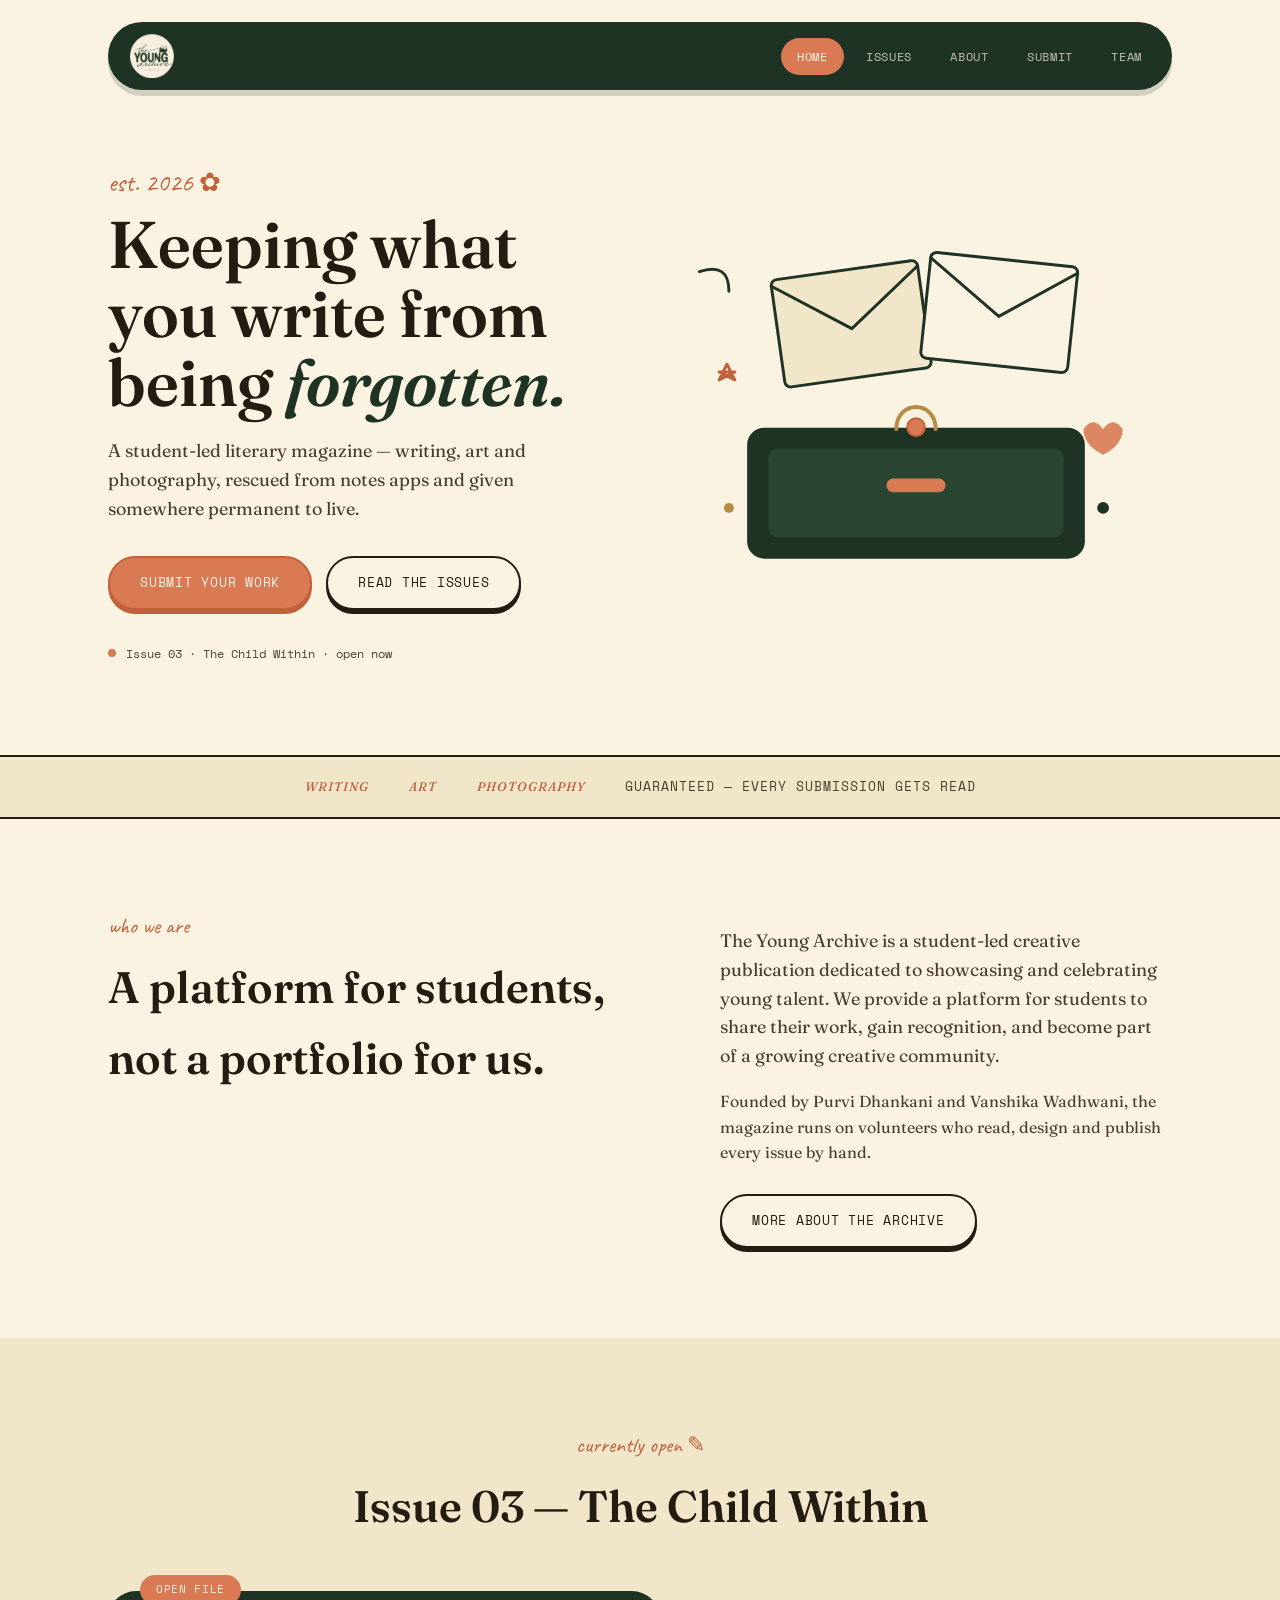
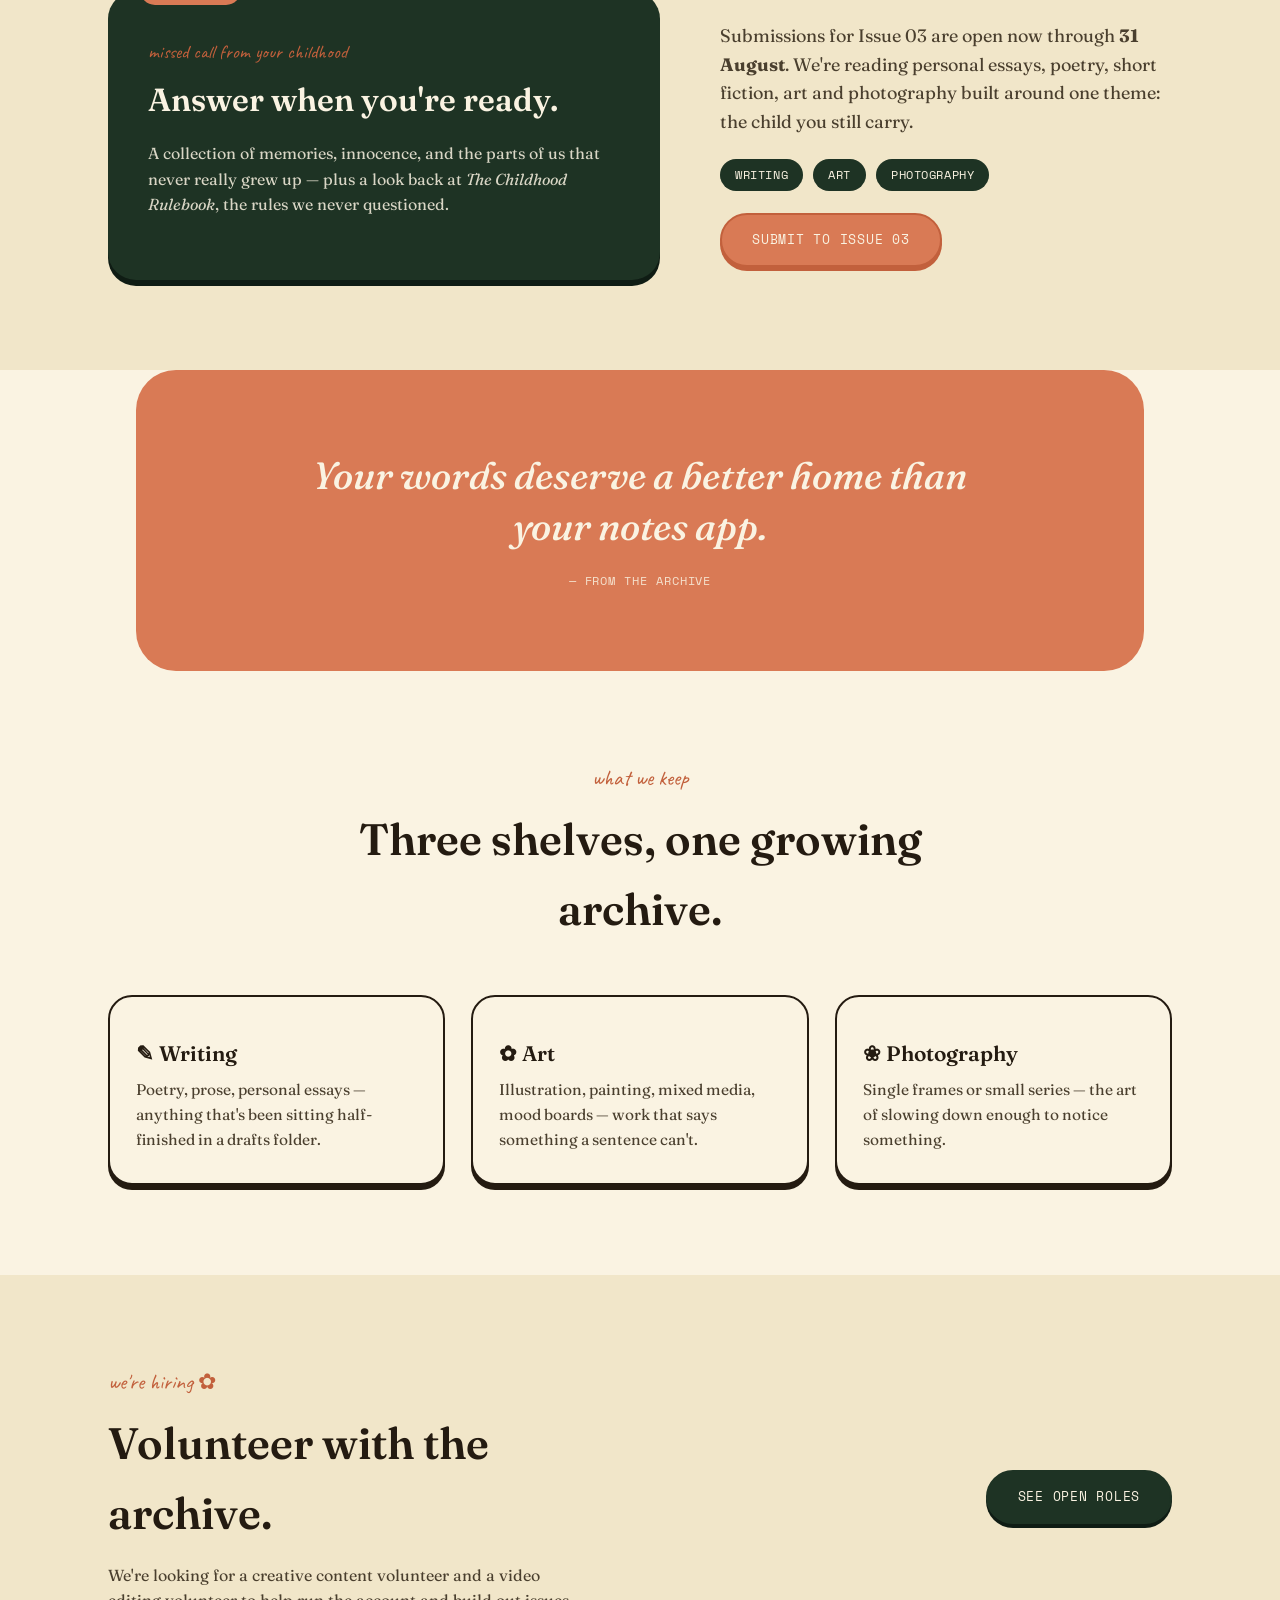
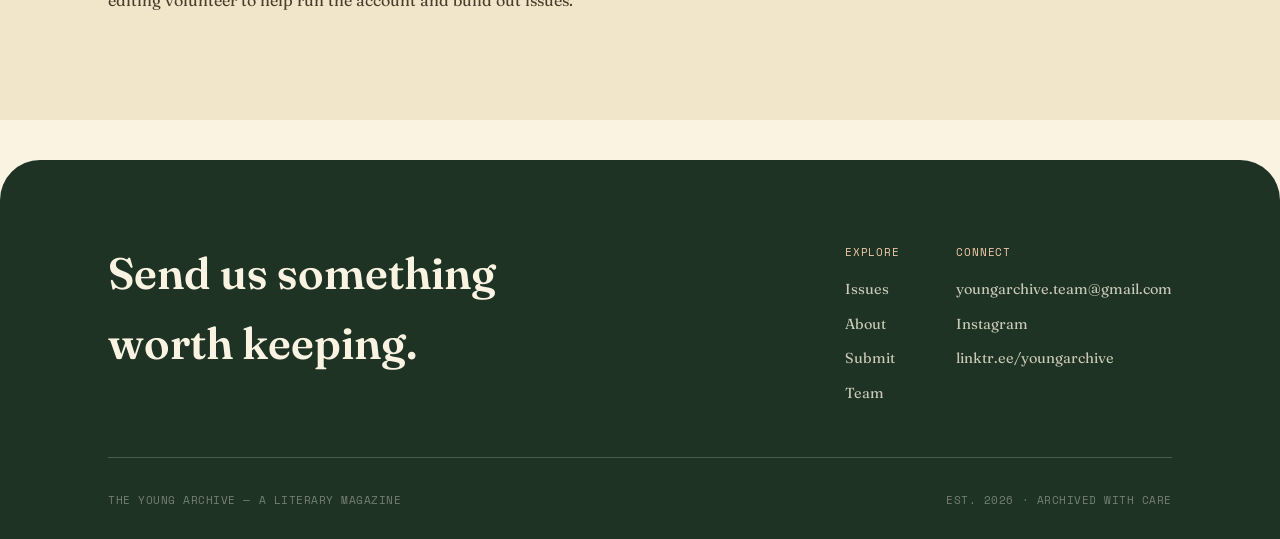
==== index.html @ 452f3e0f "initial site" ====
<!DOCTYPE html>
<html lang="en">
<head>
<meta charset="UTF-8">
<meta name="viewport" content="width=device-width, initial-scale=1.0">
<title>The Young Archive — a literary magazine</title>
<link rel="stylesheet" href="css/style.css">
</head>
<body>

<nav class="site-nav">
  <div class="wrap">
    <div class="nav-inner">
      <a href="index.html" class="brand"><img src="images/logo.png" alt="The Young Archive" class="logo-mark"></a>
      <ul class="nav-links">
        <li><a href="index.html" aria-current="page">Home</a></li>
        <li><a href="issues.html">Issues</a></li>
        <li><a href="about.html">About</a></li>
        <li><a href="submit.html">Submit</a></li>
        <li><a href="team.html">Team</a></li>
      </ul>
    </div>
  </div>
</nav>

<header class="hero">
  <div class="wrap hero-grid">
    <div>
      <span class="kicker">est. 2026 ✿</span>
      <h1>Keeping what you write from being <em>forgotten.</em></h1>
      <p class="sub">A student-led literary magazine — writing, art and photography, rescued from notes apps and given somewhere permanent to live.</p>
      <div class="hero-actions">
        <a href="submit.html" class="btn coral">Submit your work</a>
        <a href="issues.html" class="btn">Read the issues</a>
      </div>
      <div class="stamp-note"><span class="dot"></span>Issue 03 · The Child Within · open now</div>
    </div>

    <div class="illus-wrap">
      <!-- hand-drawn line illustration: an open archive drawer with letters, tied with twine, doodles floating around -->
      <svg viewBox="0 0 520 460" fill="none" xmlns="http://www.w3.org/2000/svg">
        <!-- back envelope -->
        <g transform="rotate(-8 180 150)">
          <rect x="120" y="90" width="150" height="110" rx="6" stroke="#1e3324" stroke-width="3" fill="#f1e6c9"/>
          <path d="M120 96 L195 150 L270 96" stroke="#1e3324" stroke-width="3" stroke-linecap="round" stroke-linejoin="round"/>
        </g>
        <!-- front envelope -->
        <g class="bob-med" transform="rotate(6 320 170)">
          <rect x="250" y="110" width="150" height="108" rx="6" stroke="#1e3324" stroke-width="3" fill="#faf3e2"/>
          <path d="M250 116 L325 168 L400 116" stroke="#1e3324" stroke-width="3" stroke-linecap="round" stroke-linejoin="round"/>
        </g>

        <!-- drawer / box -->
        <rect x="90" y="250" width="340" height="130" rx="16" fill="#1e3324"/>
        <rect x="90" y="250" width="340" height="130" rx="16" stroke="#1e3324" stroke-width="3"/>
        <rect x="110" y="270" width="300" height="90" rx="10" fill="#2a4633"/>
        <!-- drawer handle -->
        <rect x="230" y="300" width="60" height="14" rx="7" fill="#d97a55"/>
        <!-- twine bow -->
        <g class="sway-slow">
          <path d="M240 250 C 240 220, 280 220, 280 250" stroke="#b58a45" stroke-width="4" fill="none" stroke-linecap="round"/>
          <circle cx="260" cy="248" r="9" fill="#d97a55" stroke="#c2603c" stroke-width="2"/>
        </g>

        <!-- floating doodles -->
        <g class="bob-slow" stroke="#c2603c" stroke-width="3" stroke-linecap="round" stroke-linejoin="round" fill="none">
          <path d="M60 200 l8 -16 l8 16 l-16 -8 l16 0 z" />
        </g>
        <g class="bob-fast">
          <path d="M430 250 q10 -14 20 0 q10 -14 20 0 q0 16 -20 26 q-20 -10 -20 -26 z" fill="#d97a55" opacity="0.9"/>
        </g>
        <g class="bob-med"><circle cx="70" cy="330" r="5" fill="#b58a45"/></g>
        <g class="bob-fast"><circle cx="450" cy="330" r="6" fill="#1e3324"/></g>
        <g class="bob-slow"><path d="M40 90 q30 -10 30 20" stroke="#1e3324" stroke-width="3" fill="none" stroke-linecap="round"/></g>
      </svg>
    </div>
  </div>
</header>

<section class="strip">
  <div class="wrap">
    <span><strong>Writing</strong></span>
    <span><strong>Art</strong></span>
    <span><strong>Photography</strong></span>
    <span>guaranteed — every submission gets read</span>
  </div>
</section>

<section class="section reveal">
  <div class="wrap">
    <div class="two-col">
      <div>
        <span class="eyebrow">who we are</span>
        <h2>A platform for students, not a portfolio for us.</h2>
      </div>
      <div>
        <p style="font-size:18px;">The Young Archive is a student-led creative publication dedicated to showcasing and celebrating young talent. We provide a platform for students to share their work, gain recognition, and become part of a growing creative community.</p>
        <p style="margin-top:14px;">Founded by Purvi Dhankani and Vanshika Wadhwani, the magazine runs on volunteers who read, design and publish every issue by hand.</p>
        <a href="about.html" class="btn" style="margin-top:12px;">More about the archive</a>
      </div>
    </div>
  </div>
</section>

<section class="section deep reveal">
  <div class="wrap">
    <div class="section-head">
      <span class="eyebrow">currently open ✎</span>
      <h2>Issue 03 — The Child Within</h2>
    </div>
    <div class="two-col" style="align-items:center;">
      <div class="case-box">
        <span class="tab">open file</span>
        <span class="eyebrow" style="font-size:19px;">missed call from your childhood</span>
        <h3 style="font-size:clamp(24px,3.5vw,32px);">Answer when you're ready.</h3>
        <p>A collection of memories, innocence, and the parts of us that never really grew up — plus a look back at <em>The Childhood Rulebook</em>, the rules we never questioned.</p>
      </div>
      <div>
        <p style="font-size:18px;">Submissions for Issue 03 are open now through <strong>31 August</strong>. We're reading personal essays, poetry, short fiction, art and photography built around one theme: the child you still carry.</p>
        <div class="tag-row" style="margin: 22px 0;">
          <span class="tag">Writing</span>
          <span class="tag">Art</span>
          <span class="tag">Photography</span>
        </div>
        <a href="submit.html" class="btn coral">Submit to Issue 03</a>
      </div>
    </div>
  </div>
</section>

<section class="wrap reveal">
  <div class="pull-quote">
    <blockquote>Your words deserve a better home than your notes app.</blockquote>
    <cite>— from the archive</cite>
  </div>
</section>

<section class="section reveal">
  <div class="wrap">
    <div class="section-head">
      <span class="eyebrow">what we keep</span>
      <h2>Three shelves, one growing archive.</h2>
    </div>
    <div class="card-grid">
      <div class="lib-card"><h3>✎ Writing</h3><p>Poetry, prose, personal essays — anything that's been sitting half-finished in a drafts folder.</p></div>
      <div class="lib-card"><h3>✿ Art</h3><p>Illustration, painting, mixed media, mood boards — work that says something a sentence can't.</p></div>
      <div class="lib-card"><h3>❀ Photography</h3><p>Single frames or small series — the art of slowing down enough to notice something.</p></div>
    </div>
  </div>
</section>

<section class="section deep reveal">
  <div class="wrap" style="display:flex; justify-content:space-between; align-items:center; gap:32px; flex-wrap:wrap;">
    <div style="max-width:480px;">
      <span class="eyebrow">we're hiring ✿</span>
      <h2 style="margin-top:8px;">Volunteer with the archive.</h2>
      <p style="margin-top:14px;">We're looking for a creative content volunteer and a video editing volunteer to help run the account and build out issues.</p>
    </div>
    <a href="team.html" class="btn green">See open roles</a>
  </div>
</section>

<footer class="site-footer">
  <div class="wrap">
    <div class="footer-top">
      <h2>Send us something worth keeping.</h2>
      <div class="footer-links">
        <div>
          <h4>Explore</h4>
          <ul>
            <li><a href="issues.html">Issues</a></li>
            <li><a href="about.html">About</a></li>
            <li><a href="submit.html">Submit</a></li>
            <li><a href="team.html">Team</a></li>
          </ul>
        </div>
        <div>
          <h4>Connect</h4>
          <ul>
            <li><a href="mailto:youngarchive.team@gmail.com">youngarchive.team@gmail.com</a></li>
            <li><a href="https://www.instagram.com/the.young.archive/" target="_blank" rel="noopener">Instagram</a></li>
            <li><a href="https://linktr.ee/youngarchive" target="_blank" rel="noopener">linktr.ee/youngarchive</a></li>
          </ul>
        </div>
      </div>
    </div>
    <hr class="rule on-dark">
    <div class="footer-bottom">
      <span>The Young Archive — a literary magazine</span>
      <span>Est. 2026 · Archived with care</span>
    </div>
  </div>
</footer>

<script src="js/script.js"></script>
</body>
</html>
---- css/style.css ----
@import url('https://fonts.googleapis.com/css2?family=Fraunces:ital,opsz,wght@0,9..144,400;0,9..144,500;0,9..144,600;0,9..144,700;1,9..144,500&family=Caveat:wght@600;700&family=Space+Mono:wght@400;700&display=swap');

:root {
  --ink: #241b11;
  --ink-soft: #4a3f2e;
  --cream: #faf3e2;
  --cream-2: #f1e6c9;
  --archive-green: #1e3324;
  --archive-green-2: #2a4633;
  --coral: #d97a55;
  --coral-deep: #c2603c;
  --gold: #b58a45;
  --line: #dccb9d;

  --display: 'Fraunces', serif;
  --script: 'Caveat', cursive;
  --mono: 'Space Mono', monospace;
}

* { box-sizing: border-box; }
html { scroll-behavior: smooth; }
@media (prefers-reduced-motion: reduce) {
  html { scroll-behavior: auto; }
  *, *::before, *::after { animation-duration: 0.001ms !important; animation-iteration-count: 1 !important; transition-duration: 0.001ms !important; }
}
body {
  margin: 0;
  background: var(--cream);
  color: var(--ink);
  font-family: var(--display);
  font-weight: 400;
  line-height: 1.6;
  -webkit-font-smoothing: antialiased;
}
.wrap { max-width: 1120px; margin: 0 auto; padding: 0 28px; }
a { color: inherit; text-decoration: none; }

/* ---------- nav ---------- */
.site-nav { padding: 22px 0; }
.nav-inner {
  background: var(--archive-green);
  border-radius: 999px;
  padding: 12px 14px 12px 22px;
  display: flex;
  align-items: center;
  justify-content: space-between;
  box-shadow: 0 6px 0 rgba(30,51,36,0.18);
}
.brand { display: flex; align-items: center; gap: 10px; font-family: var(--display); font-weight: 600; font-size: 19px; color: var(--cream); }
.logo-mark { width: 44px; height: 44px; flex: none; }
.nav-links { display: flex; gap: 6px; list-style: none; margin: 0; padding: 0; }
.nav-links a {
  font-family: var(--mono); font-size: 12px; letter-spacing: 0.06em; text-transform: uppercase;
  color: rgba(250,243,226,0.75); padding: 10px 16px; border-radius: 999px; transition: background 0.2s ease, color 0.2s ease;
}
.nav-links a:hover, .nav-links a[aria-current="page"] { background: var(--coral); color: var(--cream); }

/* ---------- pill buttons ---------- */
.btn {
  display: inline-flex; align-items: center; gap: 8px;
  font-family: var(--mono); font-size: 12.5px; letter-spacing: 0.06em; text-transform: uppercase;
  padding: 15px 30px; border-radius: 999px; border: 2px solid var(--ink); color: var(--ink);
  background: var(--cream); transition: transform 0.15s ease, box-shadow 0.15s ease;
  box-shadow: 0 4px 0 var(--ink);
}
.btn:hover { transform: translateY(2px); box-shadow: 0 2px 0 var(--ink); }
.btn.coral { background: var(--coral); border-color: var(--coral-deep); color: var(--cream); box-shadow: 0 4px 0 var(--coral-deep); }
.btn.green { background: var(--archive-green); border-color: var(--archive-green); color: var(--cream); box-shadow: 0 4px 0 #0f1c14; }

/* ---------- hero ---------- */
.hero { padding: 50px 0 90px; position: relative; overflow: hidden; }
.hero-grid { display: grid; grid-template-columns: 1fr 1fr; gap: 40px; align-items: center; }
@media (max-width: 880px) { .hero-grid { grid-template-columns: 1fr; } }
.hero .kicker { font-family: var(--script); font-size: 26px; color: var(--coral-deep); transform: rotate(-2deg); display: inline-block; margin-bottom: 6px; }
.hero h1 { font-size: clamp(40px, 6vw, 66px); line-height: 1.05; font-weight: 600; margin: 0 0 20px; }
.hero h1 em { font-style: italic; color: var(--archive-green); }
.hero p.sub { font-size: 18px; color: var(--ink-soft); max-width: 440px; margin-bottom: 32px; }
.hero-actions { display: flex; gap: 14px; flex-wrap: wrap; }
.stamp-note {
  margin-top: 34px; display: inline-flex; align-items: center; gap: 10px;
  font-family: var(--mono); font-size: 12px; color: var(--ink-soft);
}
.stamp-note .dot { width: 8px; height: 8px; border-radius: 50%; background: var(--coral); }

/* ---------- illustration ---------- */
.illus-wrap { position: relative; }
.illus-wrap svg { width: 100%; height: auto; }
.floaty { position: absolute; }
.f1 { top: 6%; right: 4%; }
.f2 { bottom: 10%; left: 0%; }

/* ---------- category strip ---------- */
.strip { background: var(--cream-2); padding: 20px 0; border-top: 2px solid var(--ink); border-bottom: 2px solid var(--ink); }
.strip .wrap { display: flex; gap: 40px; align-items: center; justify-content: center; flex-wrap: wrap; font-family: var(--mono); font-size: 12.5px; letter-spacing: 0.08em; text-transform: uppercase; color: var(--ink-soft); }
.strip strong { color: var(--coral-deep); font-family: var(--display); font-style: italic; font-weight: 500; }

/* ---------- section basics (reused/simplified from v1) ---------- */
.section { padding: 90px 0; }
.section.deep { background: var(--cream-2); }
.section.dark { background: var(--archive-green); color: var(--cream); }
.section-head { max-width: 620px; margin: 0 auto 50px; text-align: center; }
.eyebrow { font-family: var(--script); font-size: 22px; color: var(--coral-deep); }
h2 { font-size: clamp(30px, 4.5vw, 44px); font-weight: 600; margin: 8px 0 0; }
p { color: var(--ink-soft); }

.card-grid { display: grid; grid-template-columns: repeat(3,1fr); gap: 26px; }
@media (max-width: 880px) { .card-grid { grid-template-columns: 1fr; } }
.lib-card { background: var(--cream); border: 2px solid var(--ink); border-radius: 24px; padding: 30px 26px; box-shadow: 0 5px 0 var(--ink); transition: transform .15s ease, box-shadow .15s ease; }
.lib-card:hover { transform: translateY(-3px); box-shadow: 0 8px 0 var(--ink); }
.lib-card h3 { font-size: 21px; margin: 10px 0 8px; font-weight: 600; }
.lib-card p { font-size: 15.5px; margin: 0; }
.lib-card .eyebrow { font-size: 17px; }

/* ---------- page hero (interior pages) ---------- */
.page-hero { padding: 60px 0 30px; }
.page-hero h1 { font-size: clamp(34px, 5.5vw, 54px); font-weight: 600; margin: 6px 0 16px; }
.page-hero p { max-width: 520px; font-size: 17px; }

/* ---------- case box (feature callouts, statements) ---------- */
.case-box {
  position: relative;
  background: var(--archive-green);
  color: var(--cream);
  border-radius: 28px;
  padding: 46px 40px;
  box-shadow: 0 6px 0 #0f1c14;
}
.case-box .tab {
  position: absolute; top: -16px; left: 32px;
  background: var(--coral); color: var(--cream);
  font-family: var(--mono); font-size: 11px; letter-spacing: 0.06em; text-transform: uppercase;
  padding: 6px 16px; border-radius: 999px;
}
.case-box.light { background: var(--cream); color: var(--ink); border: 2px solid var(--ink); box-shadow: 0 6px 0 var(--ink); }
.case-box h3 { font-weight: 600; margin: 6px 0 14px; }
.case-box p { color: inherit; opacity: 0.85; }
@media (max-width: 640px) { .case-box { padding: 34px 24px; } }

/* ---------- issue cards ---------- */
.issue-card {
  background: var(--archive-green-2); color: var(--cream); border-radius: 24px;
  padding: 30px 26px 26px; display: flex; flex-direction: column; min-height: 320px;
  box-shadow: 0 5px 0 #0f1c14; transition: transform .15s ease, box-shadow .15s ease;
}
.issue-card:hover { transform: translateY(-3px); box-shadow: 0 8px 0 #0f1c14; }
.issue-card .top-row { display: flex; justify-content: space-between; align-items: flex-start; margin-bottom: 22px; }
.issue-card .no { font-family: var(--mono); font-size: 11px; letter-spacing: 0.06em; color: #f0c9a8; }
.issue-status { font-family: var(--mono); font-size: 10px; letter-spacing: 0.05em; text-transform: uppercase; padding: 5px 12px; border-radius: 999px; }
.issue-status.open { background: var(--coral); color: var(--cream); }
.issue-status.closed { background: rgba(250,243,226,0.15); color: rgba(250,243,226,0.6); }
.issue-card h3 { font-size: 25px; font-weight: 600; margin: 0 0 6px; }
.issue-card .theme-note { font-family: var(--script); color: #f0c9a8; font-size: 19px; margin-bottom: 12px; }
.issue-card p { color: rgba(250,243,226,0.75); font-size: 15px; flex: 1; }
.issue-card .foot { margin-top: 18px; font-family: var(--mono); font-size: 11px; color: rgba(250,243,226,0.5); display: flex; justify-content: space-between; }

/* ---------- pull quote ---------- */
.pull-quote { padding: 80px 0; background: var(--coral); color: var(--cream); text-align: center; border-radius: 40px; margin: 0 28px; }
.pull-quote blockquote { margin: 0 auto; max-width: 720px; font-family: var(--display); font-style: italic; font-weight: 500; font-size: clamp(24px, 3.6vw, 38px); line-height: 1.35; }
.pull-quote cite { display: block; margin-top: 20px; font-family: var(--mono); font-style: normal; font-size: 11.5px; letter-spacing: 0.08em; text-transform: uppercase; opacity: 0.85; }

/* ---------- tags & lists ---------- */
.tag-row { display: flex; gap: 10px; flex-wrap: wrap; }
.tag { font-family: var(--mono); font-size: 11.5px; letter-spacing: 0.05em; text-transform: uppercase; padding: 7px 15px; border-radius: 999px; background: var(--archive-green); color: var(--cream); }
.two-col { display: grid; grid-template-columns: 1.1fr 0.9fr; gap: 60px; align-items: start; }
@media (max-width: 860px) { .two-col { grid-template-columns: 1fr; gap: 36px; } }
.num-list { list-style: none; margin: 0; padding: 0; display: flex; flex-direction: column; }
.num-list li { display: flex; gap: 20px; padding: 24px 0; border-top: 2px dashed var(--line); }
.num-list li:last-child { border-bottom: 2px dashed var(--line); }
.num-list .n { font-family: var(--script); color: var(--coral-deep); font-size: 26px; }
.num-list h3 { font-size: 19px; margin: 0 0 6px; font-weight: 600; }
.num-list p { font-size: 15px; margin: 0; }

/* ---------- team / people cards ---------- */
.people-grid { display: grid; grid-template-columns: repeat(2,1fr); gap: 30px; }
@media (max-width: 760px) { .people-grid { grid-template-columns: 1fr; } }
.person-card { background: var(--cream); border: 2px solid var(--ink); border-radius: 28px; overflow: hidden; box-shadow: 0 6px 0 var(--ink); }
.person-card .photo { aspect-ratio: 4/3; overflow: hidden; }
.person-card .photo img { width: 100%; height: 100%; object-fit: cover; display: block; }
.person-card .info { padding: 24px 24px 28px; }
.person-card h3 { font-size: 22px; font-weight: 600; margin: 0 0 4px; }
.person-card .role { font-family: var(--mono); font-size: 11.5px; letter-spacing: 0.05em; text-transform: uppercase; color: var(--coral-deep); margin-bottom: 12px; display: block; }
.person-card p { font-size: 15px; }

.role-card { border: 2px solid var(--ink); border-radius: 24px; padding: 28px; display: flex; flex-direction: column; gap: 12px; background: var(--cream); box-shadow: 0 5px 0 var(--ink); transition: transform .15s ease, box-shadow .15s ease; }
.role-card:hover { transform: translateY(-3px); box-shadow: 0 8px 0 var(--ink); }

/* ---------- footer ---------- */
.site-footer { background: var(--archive-green); color: rgba(250,243,226,0.75); padding: 70px 0 30px; margin-top: 40px; border-radius: 40px 40px 0 0; }
.footer-top { display: flex; justify-content: space-between; gap: 40px; flex-wrap: wrap; padding-bottom: 44px; }
.footer-top h2 { color: var(--cream); max-width: 460px; font-weight: 600; }
.footer-links { display: flex; gap: 56px; flex-wrap: wrap; }
.footer-links h4 { font-family: var(--mono); font-size: 11px; letter-spacing: 0.08em; text-transform: uppercase; color: #f0c9a8; margin-bottom: 14px; font-weight: 400; }
.footer-links ul { list-style: none; margin: 0; padding: 0; display: flex; flex-direction: column; gap: 9px; }
.footer-links a { text-decoration: none; font-size: 14.5px; color: rgba(250,243,226,0.78); }
.footer-links a:hover { color: #f0c9a8; }
.rule.on-dark { border: none; border-top: 1px solid rgba(250,243,226,0.2); }
.footer-bottom { display: flex; justify-content: space-between; align-items: center; gap: 12px; flex-wrap: wrap; padding-top: 26px; font-family: var(--mono); font-size: 10.5px; letter-spacing: 0.05em; text-transform: uppercase; color: rgba(250,243,226,0.4); }

/* ---------- utility ---------- */
.section.tight { padding: 50px 0; }
.center { text-align: center; }

/* ============================================================
   COZY ANIMATION LAYER
   ============================================================ */

/* ---------- scroll reveal ---------- */
.reveal { opacity: 0; transform: translateY(20px); transition: opacity 0.7s ease, transform 0.7s ease; }
.reveal.in { opacity: 1; transform: translateY(0); }

/* ---------- page load fade for hero ---------- */
@keyframes riseIn { from { opacity: 0; transform: translateY(16px); } to { opacity: 1; transform: translateY(0); } }
.hero-grid > div:first-child { animation: riseIn 0.8s ease both; }
.hero-grid > div:first-child .kicker { animation: riseIn 0.6s ease both 0.05s; }
.hero-grid > div:first-child h1 { animation: riseIn 0.7s ease both 0.12s; }
.hero-grid > div:first-child p.sub { animation: riseIn 0.7s ease both 0.2s; }
.hero-grid > div:first-child .hero-actions { animation: riseIn 0.7s ease both 0.28s; }
.hero-grid > div:first-child .stamp-note { animation: riseIn 0.7s ease both 0.36s; }
.illus-wrap { animation: riseIn 0.9s ease both 0.15s; }

/* ---------- floating doodles in hero illustration ---------- */
@keyframes bobRotate { 0%, 100% { transform: translateY(0) rotate(0deg); } 50% { transform: translateY(-10px) rotate(4deg); } }
@keyframes bobPlain { 0%, 100% { transform: translateY(0); } 50% { transform: translateY(8px); } }
@keyframes bobTiny { 0%, 100% { transform: translateY(0) scale(1); } 50% { transform: translateY(-5px) scale(1.08); } }
@keyframes sway { 0%, 100% { transform: rotate(-4deg); } 50% { transform: rotate(4deg); } }

.illus-wrap svg .bob-slow { animation: bobRotate 5.5s ease-in-out infinite; transform-box: fill-box; transform-origin: center; }
.illus-wrap svg .bob-fast { animation: bobTiny 3.2s ease-in-out infinite; transform-box: fill-box; transform-origin: center; }
.illus-wrap svg .bob-med { animation: bobPlain 4.2s ease-in-out infinite; transform-box: fill-box; transform-origin: center; }
.illus-wrap svg .sway-slow { animation: sway 4.8s ease-in-out infinite; transform-box: fill-box; transform-origin: 260px 250px; }

/* ---------- logo wiggle on hover ---------- */
.logo-mark { transition: transform 0.35s cubic-bezier(.34,1.56,.64,1); }
.brand:hover .logo-mark { transform: rotate(-10deg) scale(1.08); }

/* ---------- pulsing "open now" dot ---------- */
@keyframes pulseDot {
  0% { transform: scale(1); box-shadow: 0 0 0 0 rgba(217,122,85,0.55); }
  70% { transform: scale(1); box-shadow: 0 0 0 8px rgba(217,122,85,0); }
  100% { transform: scale(1); box-shadow: 0 0 0 0 rgba(217,122,85,0); }
}
.stamp-note .dot { animation: pulseDot 1.8s ease-out infinite; }

/* ---------- tactile buttons ---------- */
.btn { transition: transform 0.15s ease, box-shadow 0.15s ease; }
.btn:active { transform: translateY(4px); box-shadow: 0 0 0 var(--ink); }
.btn.coral:active { box-shadow: 0 0 0 var(--coral-deep); }
.btn.green:active { box-shadow: 0 0 0 #0f1c14; }

/* ---------- card wiggle on hover (slightly randomized via nth-child) ---------- */
.lib-card, .issue-card, .role-card, .person-card {
  transition: transform 0.25s cubic-bezier(.34,1.56,.64,1), box-shadow 0.25s ease;
}
.lib-card:hover { transform: translateY(-5px) rotate(-1deg); }
.card-grid > .lib-card:nth-child(2):hover,
.card-grid > .issue-card:nth-child(2):hover { transform: translateY(-5px) rotate(1deg); }
.card-grid > .lib-card:nth-child(3):hover,
.card-grid > .issue-card:nth-child(3):hover { transform: translateY(-5px) rotate(-1.4deg); }
.issue-card:hover { transform: translateY(-5px) rotate(1.2deg); }
.role-card:hover { transform: translateY(-5px) rotate(-1deg); }
.person-card:hover { transform: translateY(-6px) rotate(0.6deg); }

/* photo zoom on team card hover */
.person-card .photo img { transition: transform 0.5s ease; }
.person-card:hover .photo img { transform: scale(1.06); }

/* ---------- tag pill hover ---------- */
.tag { transition: transform 0.2s ease, background 0.2s ease; display: inline-block; }
.tag:hover { transform: translateY(-3px) rotate(-3deg); background: var(--coral); }

/* ---------- nav link underline-ish playful hover ---------- */
.nav-links a { transition: background 0.25s ease, color 0.25s ease, transform 0.2s ease; }
.nav-links a:hover { transform: translateY(-2px); }

/* ---------- footer heading subtle hover on links ---------- */
.footer-links a { transition: color 0.2s ease, padding-left 0.2s ease; }
.footer-links a:hover { padding-left: 4px; }

/* ---------- case-box tab wiggle ---------- */
.case-box .tab { transition: transform 0.2s ease; }
.case-box:hover .tab { transform: rotate(-3deg) scale(1.05); }

/* ---------- eyebrow underline draw-in on section-head ---------- */
.eyebrow { position: relative; }
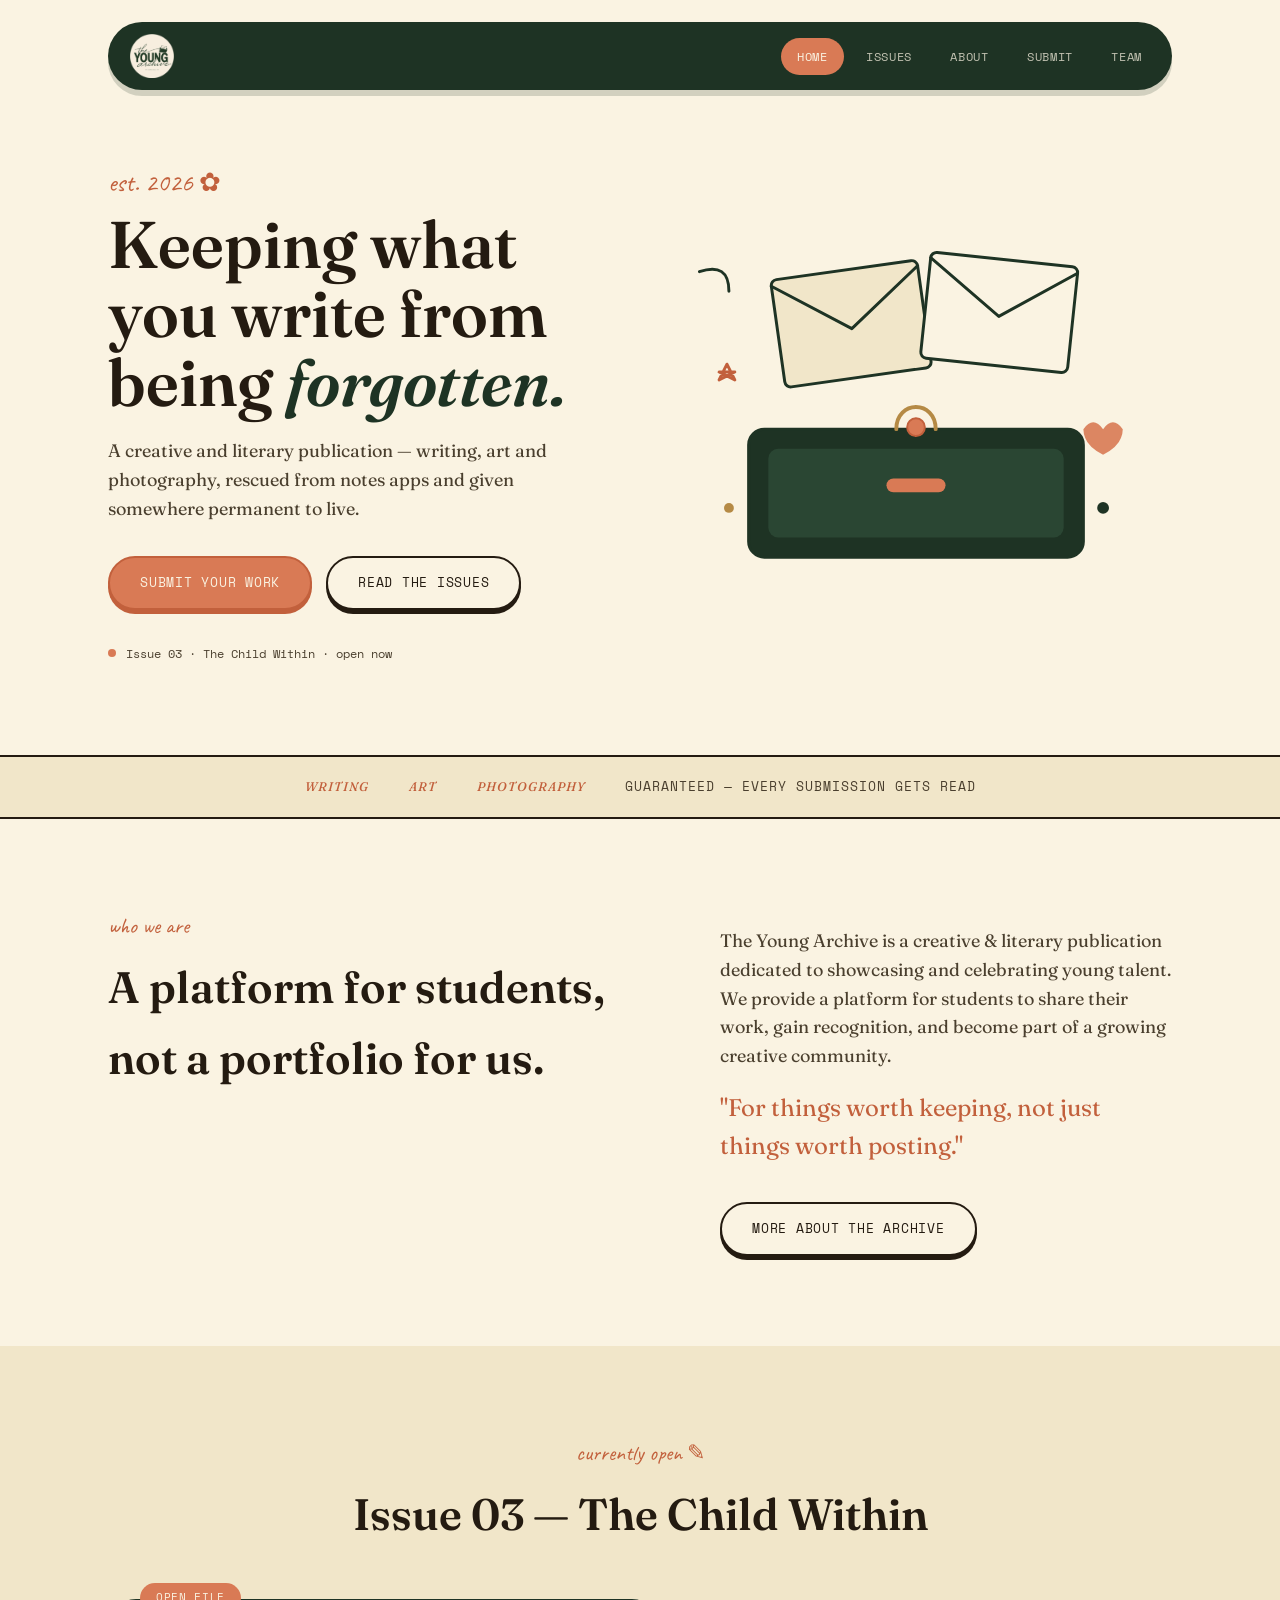
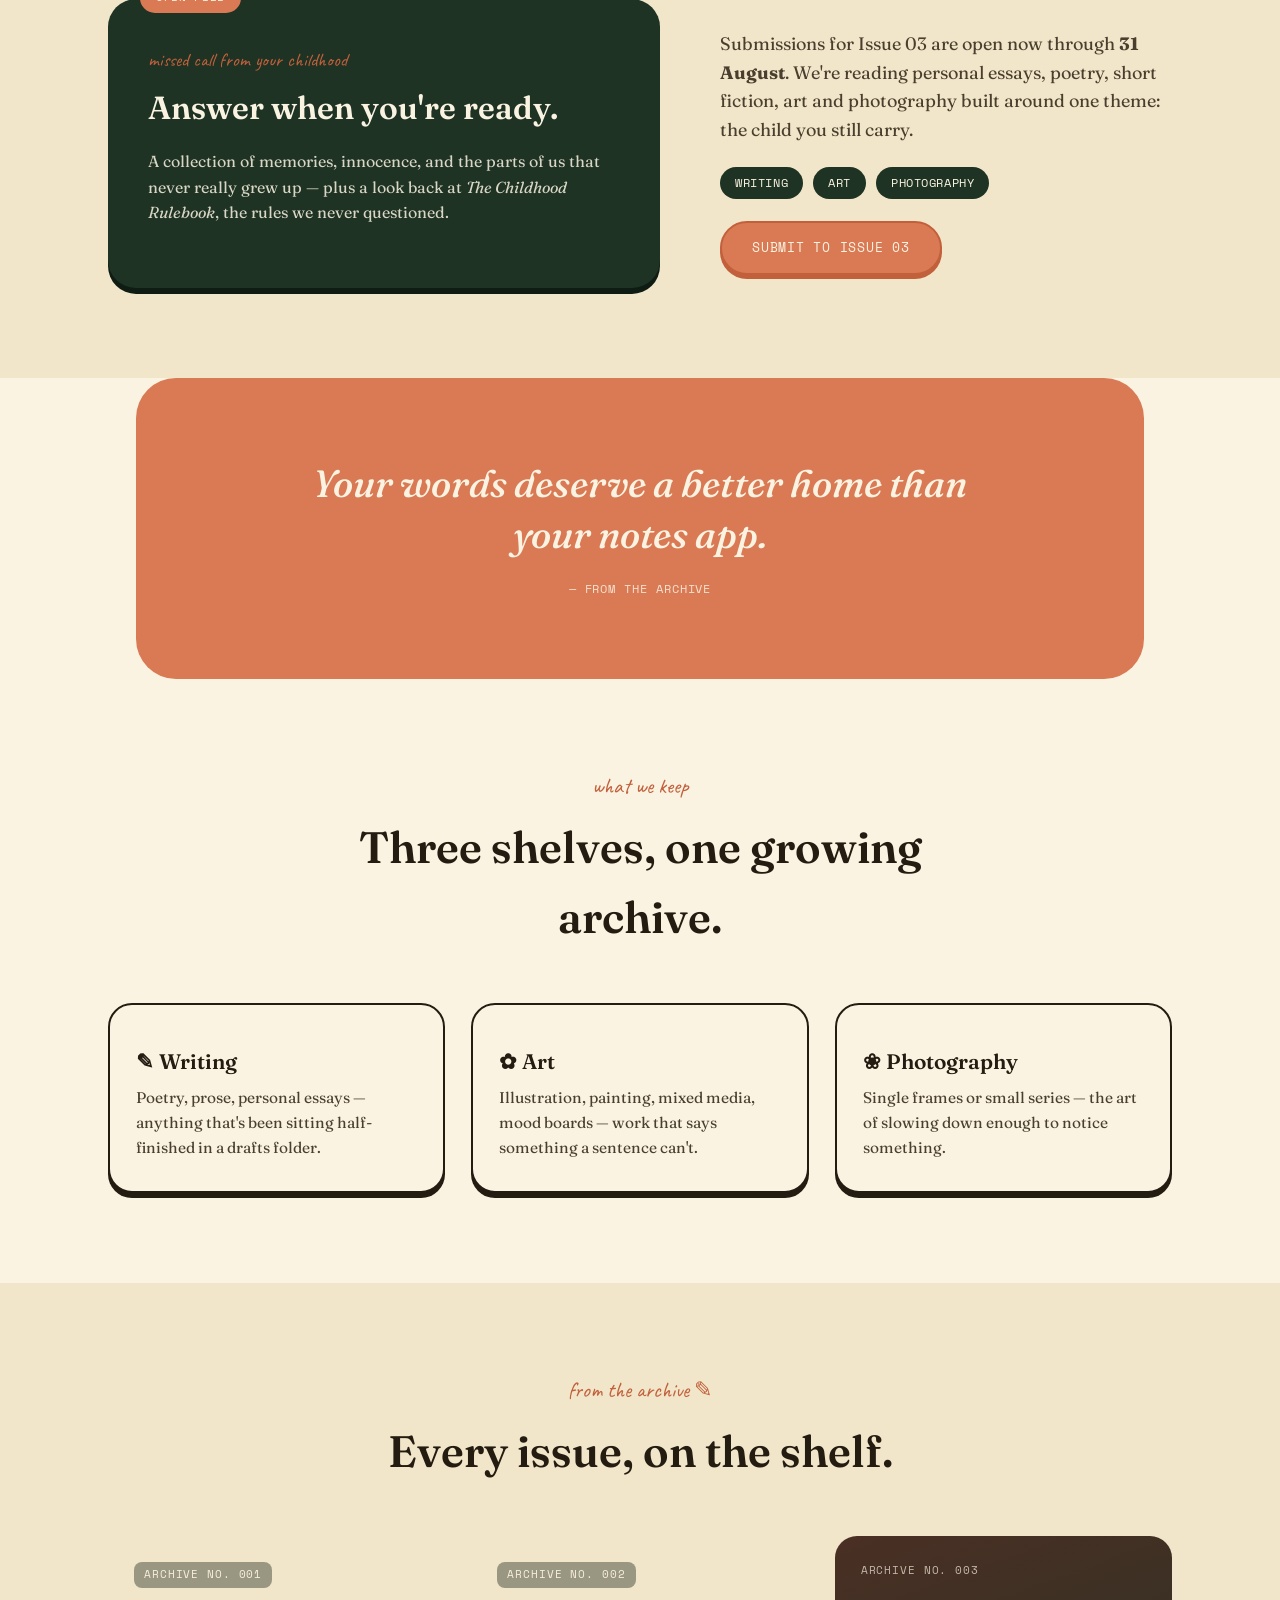
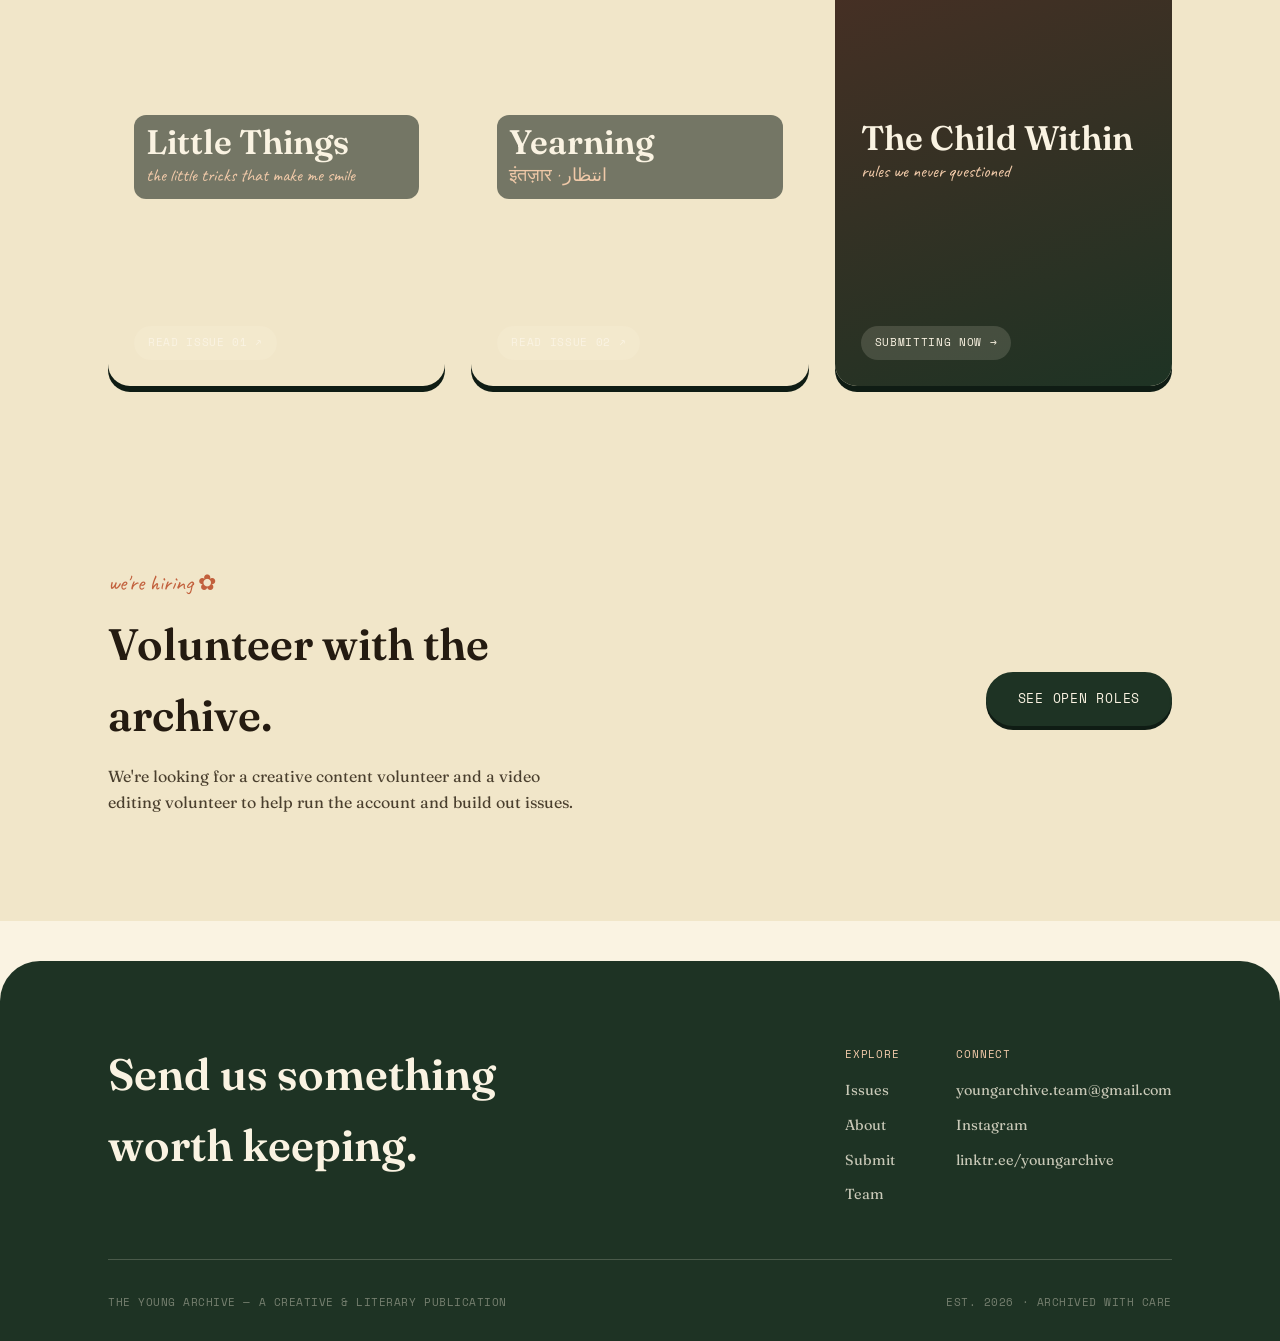
==== commit 803e80b7: "Updates #2" ====
--- a/index.html
+++ b/index.html
@@ -3,7 +3,7 @@
 <head>
 <meta charset="UTF-8">
 <meta name="viewport" content="width=device-width, initial-scale=1.0">
-<title>The Young Archive — a literary magazine</title>
+<title>The Young Archive — a creative & literary publication</title>
 <link rel="stylesheet" href="css/style.css">
 </head>
 <body>
@@ -28,7 +28,7 @@
     <div>
       <span class="kicker">est. 2026 ✿</span>
       <h1>Keeping what you write from being <em>forgotten.</em></h1>
-      <p class="sub">A student-led literary magazine — writing, art and photography, rescued from notes apps and given somewhere permanent to live.</p>
+      <p class="sub">A creative and literary publication — writing, art and photography, rescued from notes apps and given somewhere permanent to live.</p>
       <div class="hero-actions">
         <a href="submit.html" class="btn coral">Submit your work</a>
         <a href="issues.html" class="btn">Read the issues</a>
@@ -94,8 +94,8 @@
         <h2>A platform for students, not a portfolio for us.</h2>
       </div>
       <div>
-        <p style="font-size:18px;">The Young Archive is a student-led creative publication dedicated to showcasing and celebrating young talent. We provide a platform for students to share their work, gain recognition, and become part of a growing creative community.</p>
-        <p style="margin-top:14px;">Founded by Purvi Dhankani and Vanshika Wadhwani, the magazine runs on volunteers who read, design and publish every issue by hand.</p>
+        <p style="font-size:18px;">The Young Archive is a creative &amp; literary publication dedicated to showcasing and celebrating young talent. We provide a platform for students to share their work, gain recognition, and become part of a growing creative community.</p>
+        <p class="script" style="font-size:24px; margin-top:18px; display:block; color:var(--coral-deep);">"For things worth keeping, not just things worth posting."</p>
         <a href="about.html" class="btn" style="margin-top:12px;">More about the archive</a>
       </div>
     </div>
@@ -145,6 +145,41 @@
       <div class="lib-card"><h3>✎ Writing</h3><p>Poetry, prose, personal essays — anything that's been sitting half-finished in a drafts folder.</p></div>
       <div class="lib-card"><h3>✿ Art</h3><p>Illustration, painting, mixed media, mood boards — work that says something a sentence can't.</p></div>
       <div class="lib-card"><h3>❀ Photography</h3><p>Single frames or small series — the art of slowing down enough to notice something.</p></div>
+    </div>
+  </div>
+</section>
+
+<section class="section deep reveal">
+  <div class="wrap">
+    <div class="section-head">
+      <span class="eyebrow">from the archive ✎</span>
+      <h2>Every issue, on the shelf.</h2>
+    </div>
+    <div class="cover-grid">
+      <a href="https://heyzine.com/flip-book/576bad8f57.html" target="_blank" rel="noopener" class="cover-tile c1" style="background-image:url('https://cdnm.heyzine.com/files/uploaded/v3/576bad8f572e5d6ec723d7cdfcc760873f84cbbe.pdf-thumb.jpg'); background-size:cover; background-position:center;">
+        <span class="arch-no" style="background:rgba(15,28,20,0.55); padding:4px 10px; border-radius:8px; align-self:flex-start;">Archive No. 001</span>
+        <div style="background:rgba(15,28,20,0.55); padding:10px 12px; border-radius:12px;">
+          <div class="cover-title">Little Things</div>
+          <div class="cover-theme">the little tricks that make me smile</div>
+        </div>
+        <span class="read-tag">Read Issue 01 ↗</span>
+      </a>
+      <a href="https://heyzine.com/flip-book/c810e23839.html" target="_blank" rel="noopener" class="cover-tile c2" style="background-image:url('https://cdnm.heyzine.com/files/uploaded/v3/c810e2383991071c929ab53a5381e70bd0902736.pdf-thumb.jpg'); background-size:cover; background-position:center;">
+        <span class="arch-no" style="background:rgba(15,28,20,0.55); padding:4px 10px; border-radius:8px; align-self:flex-start;">Archive No. 002</span>
+        <div style="background:rgba(15,28,20,0.55); padding:10px 12px; border-radius:12px;">
+          <div class="cover-title">Yearning</div>
+          <div class="cover-theme">इंतज़ार · انتظار</div>
+        </div>
+        <span class="read-tag">Read Issue 02 ↗</span>
+      </a>
+      <a href="submit.html" class="cover-tile c3">
+        <span class="arch-no">Archive No. 003</span>
+        <div>
+          <div class="cover-title">The Child Within</div>
+          <div class="cover-theme">rules we never questioned</div>
+        </div>
+        <span class="read-tag">Submitting now →</span>
+      </a>
     </div>
   </div>
 </section>
@@ -186,7 +221,7 @@
     </div>
     <hr class="rule on-dark">
     <div class="footer-bottom">
-      <span>The Young Archive — a literary magazine</span>
+      <span>The Young Archive — a creative & literary publication</span>
       <span>Est. 2026 · Archived with care</span>
     </div>
   </div>
--- a/css/style.css
+++ b/css/style.css
@@ -282,3 +282,30 @@
 
 /* ---------- eyebrow underline draw-in on section-head ---------- */
 .eyebrow { position: relative; }
+
+/* ---------- cover tiles (homepage issues gallery) ---------- */
+.cover-grid { display: grid; grid-template-columns: repeat(3, 1fr); gap: 26px; }
+@media (max-width: 880px) { .cover-grid { grid-template-columns: 1fr; } }
+.cover-tile {
+  display: block; text-decoration: none; color: var(--cream);
+  aspect-ratio: 3/4; border-radius: 22px; padding: 26px;
+  display: flex; flex-direction: column; justify-content: space-between;
+  box-shadow: 0 6px 0 #0f1c14; position: relative; overflow: hidden;
+  transition: transform 0.25s cubic-bezier(.34,1.56,.64,1), box-shadow 0.25s ease;
+}
+.cover-tile:hover { transform: translateY(-6px) rotate(-1.2deg); box-shadow: 0 10px 0 #0f1c14; }
+.cover-tile.c1 { background: linear-gradient(160deg, #2a4633, #1e3324); }
+.cover-tile.c2 { background: linear-gradient(160deg, #35291f, #1e3324); }
+.cover-tile.c3 { background: linear-gradient(160deg, #4a2f24, #1e3324); }
+.cover-tile .arch-no { font-family: var(--mono); font-size: 11px; letter-spacing: 0.08em; text-transform: uppercase; opacity: 0.7; }
+.cover-tile .cover-title { font-family: var(--display); font-weight: 600; font-size: clamp(26px, 4vw, 34px); line-height: 1.05; }
+.cover-tile .cover-theme { font-family: var(--script); font-size: 18px; color: #f0c9a8; }
+.cover-tile .read-tag { font-family: var(--mono); font-size: 11px; letter-spacing: 0.06em; text-transform: uppercase; background: rgba(250,243,226,0.14); padding: 8px 14px; border-radius: 999px; align-self: flex-start; }
+
+/* ---------- issue card cover thumbnail (issues.html) ---------- */
+.issue-card .cover-thumb {
+  width: 100%; aspect-ratio: 3/4; border-radius: 16px; margin-bottom: 18px;
+  background-size: cover; background-position: center; position: relative;
+}
+.issue-card .foot a { color: #f0c9a8; text-decoration: none; }
+.issue-card .foot a:hover { text-decoration: underline; }
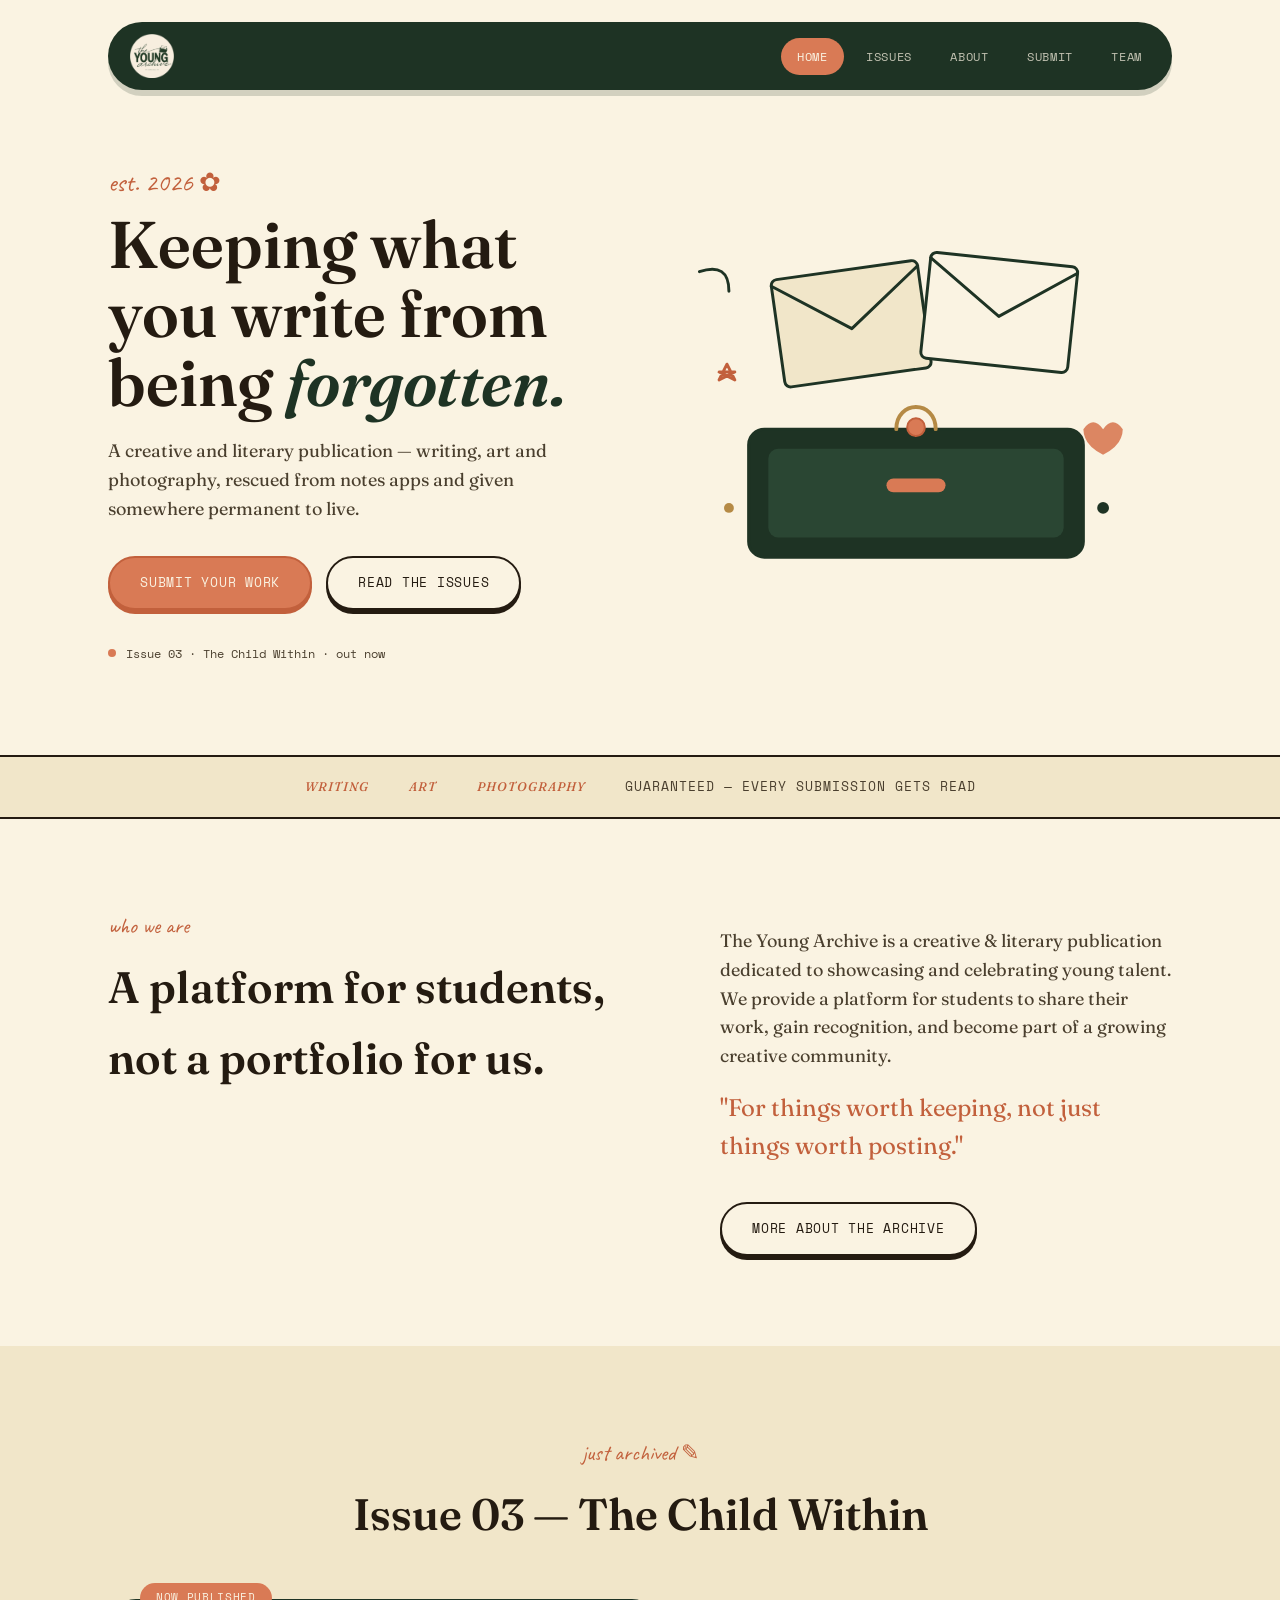
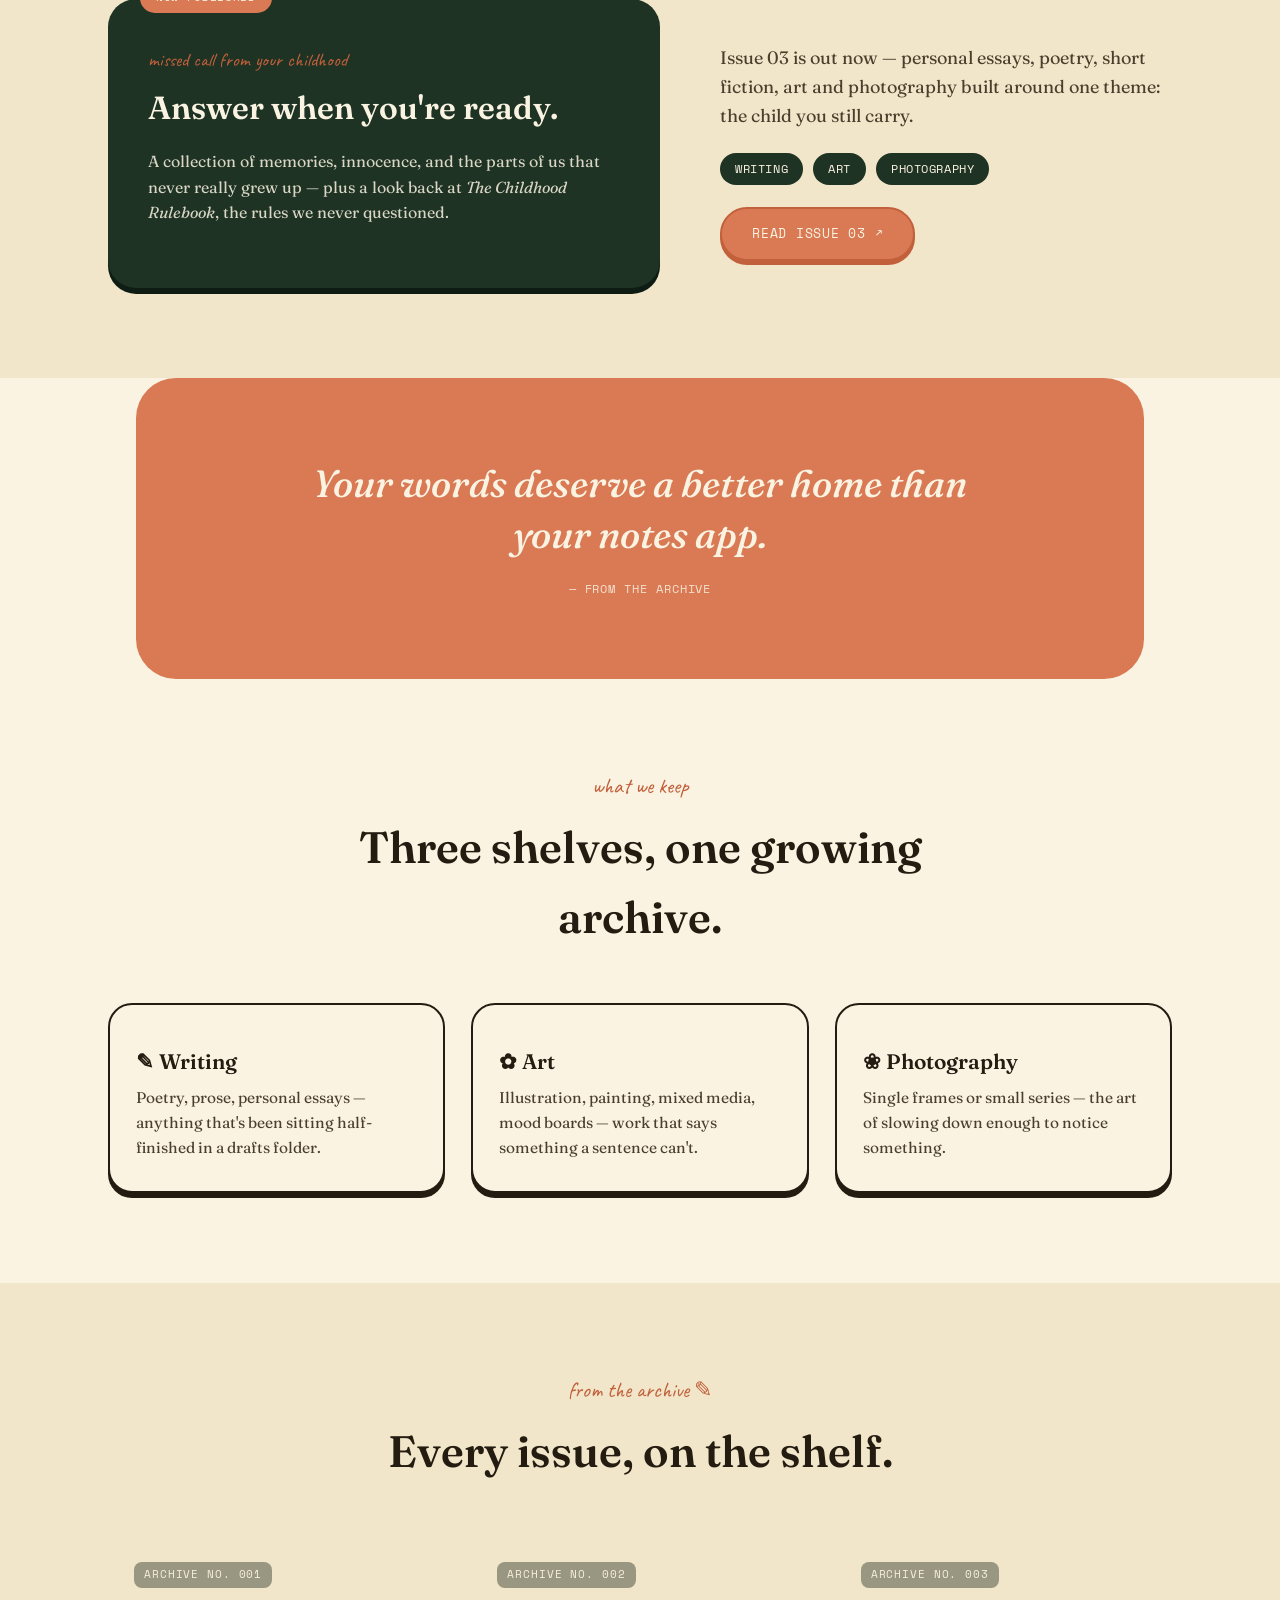
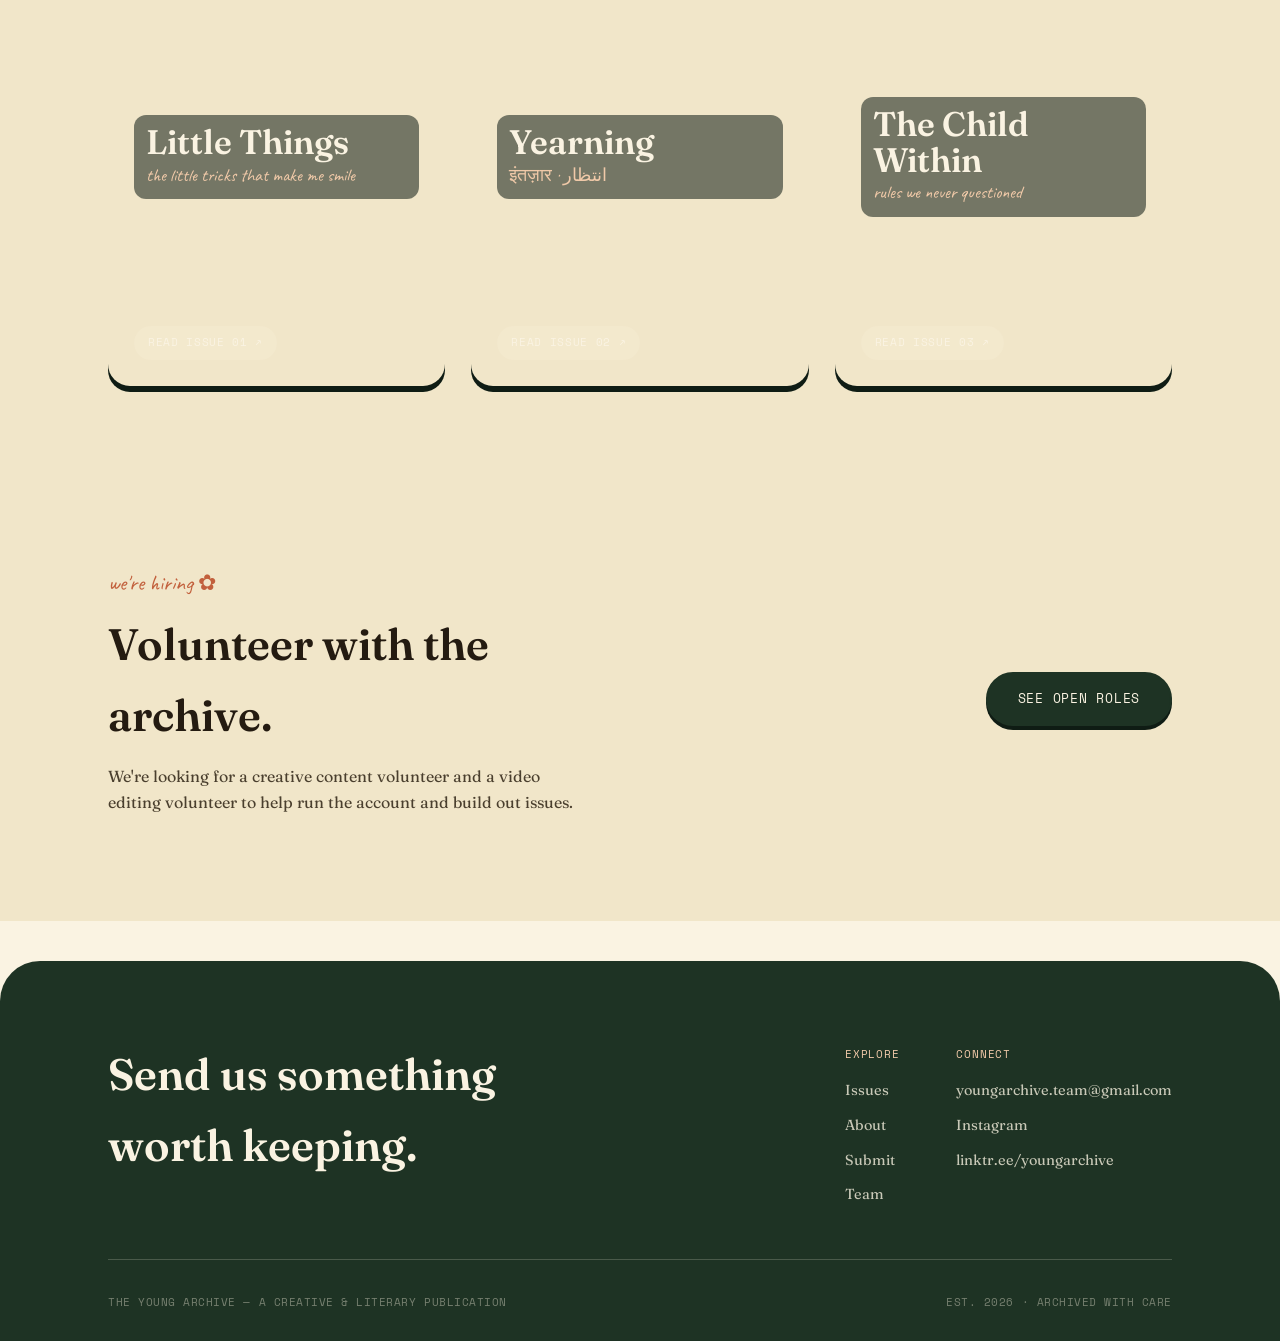
==== commit 59e71770: "issue 3" ====
--- a/index.html
+++ b/index.html
@@ -12,6 +12,7 @@
   <div class="wrap">
     <div class="nav-inner">
       <a href="index.html" class="brand"><img src="images/logo.png" alt="The Young Archive" class="logo-mark"></a>
+      <button class="nav-toggle" aria-label="Open menu"><span></span><span></span><span></span></button>
       <ul class="nav-links">
         <li><a href="index.html" aria-current="page">Home</a></li>
         <li><a href="issues.html">Issues</a></li>
@@ -33,7 +34,7 @@
         <a href="submit.html" class="btn coral">Submit your work</a>
         <a href="issues.html" class="btn">Read the issues</a>
       </div>
-      <div class="stamp-note"><span class="dot"></span>Issue 03 · The Child Within · open now</div>
+      <div class="stamp-note"><span class="dot"></span>Issue 03 · The Child Within · out now</div>
     </div>
 
     <div class="illus-wrap">
@@ -105,24 +106,24 @@
 <section class="section deep reveal">
   <div class="wrap">
     <div class="section-head">
-      <span class="eyebrow">currently open ✎</span>
+      <span class="eyebrow">just archived ✎</span>
       <h2>Issue 03 — The Child Within</h2>
     </div>
     <div class="two-col" style="align-items:center;">
       <div class="case-box">
-        <span class="tab">open file</span>
+        <span class="tab">now published</span>
         <span class="eyebrow" style="font-size:19px;">missed call from your childhood</span>
         <h3 style="font-size:clamp(24px,3.5vw,32px);">Answer when you're ready.</h3>
         <p>A collection of memories, innocence, and the parts of us that never really grew up — plus a look back at <em>The Childhood Rulebook</em>, the rules we never questioned.</p>
       </div>
       <div>
-        <p style="font-size:18px;">Submissions for Issue 03 are open now through <strong>31 August</strong>. We're reading personal essays, poetry, short fiction, art and photography built around one theme: the child you still carry.</p>
+        <p style="font-size:18px;">Issue 03 is out now — personal essays, poetry, short fiction, art and photography built around one theme: the child you still carry.</p>
         <div class="tag-row" style="margin: 22px 0;">
           <span class="tag">Writing</span>
           <span class="tag">Art</span>
           <span class="tag">Photography</span>
         </div>
-        <a href="submit.html" class="btn coral">Submit to Issue 03</a>
+        <a href="https://heyzine.com/flip-book/68482ae753.html" target="_blank" rel="noopener" class="btn coral">Read Issue 03 ↗</a>
       </div>
     </div>
   </div>
@@ -172,13 +173,13 @@
         </div>
         <span class="read-tag">Read Issue 02 ↗</span>
       </a>
-      <a href="submit.html" class="cover-tile c3">
-        <span class="arch-no">Archive No. 003</span>
-        <div>
+      <a href="https://heyzine.com/flip-book/68482ae753.html" target="_blank" rel="noopener" class="cover-tile c3" style="background-image:url('https://cdnm.heyzine.com/files/uploaded/68482ae753ab3a10bd45aabcf64de9a6f20ce46e.pdf-thumb.jpg'); background-size:cover; background-position:center;">
+        <span class="arch-no" style="background:rgba(15,28,20,0.55); padding:4px 10px; border-radius:8px; align-self:flex-start;">Archive No. 003</span>
+        <div style="background:rgba(15,28,20,0.55); padding:10px 12px; border-radius:12px;">
           <div class="cover-title">The Child Within</div>
           <div class="cover-theme">rules we never questioned</div>
         </div>
-        <span class="read-tag">Submitting now →</span>
+        <span class="read-tag">Read Issue 03 ↗</span>
       </a>
     </div>
   </div>
--- a/css/style.css
+++ b/css/style.css
@@ -45,6 +45,7 @@
   align-items: center;
   justify-content: space-between;
   box-shadow: 0 6px 0 rgba(30,51,36,0.18);
+  position: relative;
 }
 .brand { display: flex; align-items: center; gap: 10px; font-family: var(--display); font-weight: 600; font-size: 19px; color: var(--cream); }
 .logo-mark { width: 44px; height: 44px; flex: none; }
@@ -54,6 +55,11 @@
   color: rgba(250,243,226,0.75); padding: 10px 16px; border-radius: 999px; transition: background 0.2s ease, color 0.2s ease;
 }
 .nav-links a:hover, .nav-links a[aria-current="page"] { background: var(--coral); color: var(--cream); }
+.nav-toggle {
+  display: none; background: none; border: none; cursor: pointer; padding: 9px;
+  flex-direction: column; gap: 5px; flex: none;
+}
+.nav-toggle span { width: 22px; height: 2px; background: var(--cream); border-radius: 2px; }
 
 /* ---------- pill buttons ---------- */
 .btn {
@@ -174,8 +180,8 @@
 .people-grid { display: grid; grid-template-columns: repeat(2,1fr); gap: 30px; }
 @media (max-width: 760px) { .people-grid { grid-template-columns: 1fr; } }
 .person-card { background: var(--cream); border: 2px solid var(--ink); border-radius: 28px; overflow: hidden; box-shadow: 0 6px 0 var(--ink); }
-.person-card .photo { aspect-ratio: 4/3; overflow: hidden; }
-.person-card .photo img { width: 100%; height: 100%; object-fit: cover; display: block; }
+.person-card .photo { aspect-ratio: 4/5; overflow: hidden; }
+.person-card .photo img { width: 100%; height: 100%; object-fit: cover; object-position: top; display: block; }
 .person-card .info { padding: 24px 24px 28px; }
 .person-card h3 { font-size: 22px; font-weight: 600; margin: 0 0 4px; }
 .person-card .role { font-family: var(--mono); font-size: 11.5px; letter-spacing: 0.05em; text-transform: uppercase; color: var(--coral-deep); margin-bottom: 12px; display: block; }
@@ -261,8 +267,8 @@
 .person-card:hover { transform: translateY(-6px) rotate(0.6deg); }
 
 /* photo zoom on team card hover */
-.person-card .photo img { transition: transform 0.5s ease; }
-.person-card:hover .photo img { transform: scale(1.06); }
+.person-card .photo img { transition: transform 0.3s ease; }
+.person-card:hover .photo img { transform: none; }
 
 /* ---------- tag pill hover ---------- */
 .tag { transition: transform 0.2s ease, background 0.2s ease; display: inline-block; }
@@ -309,3 +315,101 @@
 }
 .issue-card .foot a { color: #f0c9a8; text-decoration: none; }
 .issue-card .foot a:hover { text-decoration: underline; }
+
+/* ---------- staff grid (4-up, smaller than founder cards) ---------- */
+.staff-grid { display: grid; grid-template-columns: repeat(4, 1fr); gap: 22px; }
+@media (max-width: 900px) { .staff-grid { grid-template-columns: repeat(2, 1fr); } }
+@media (max-width: 560px) { .staff-grid { grid-template-columns: 1fr; } }
+.staff-card { background: var(--cream); border: 2px solid var(--ink); border-radius: 22px; overflow: hidden; box-shadow: 0 5px 0 var(--ink); transition: transform 0.25s cubic-bezier(.34,1.56,.64,1), box-shadow 0.25s ease; }
+.staff-card:hover { transform: translateY(-5px) rotate(-1deg); box-shadow: 0 8px 0 var(--ink); }
+.staff-card .photo { aspect-ratio: 1/1; overflow: hidden; }
+.staff-card .photo img { width: 100%; height: 100%; object-fit: cover; display: block; transition: transform 0.5s ease; }
+.staff-card:hover .photo img { transform: scale(1.06); }
+.staff-card .info { padding: 16px 16px 20px; }
+.staff-card h4 { font-size: 16px; font-weight: 600; margin: 0 0 3px; font-family: var(--display); }
+.staff-card .role-tag { font-family: var(--mono); font-size: 10px; letter-spacing: 0.04em; text-transform: uppercase; color: var(--coral-deep); }
+
+/* blank/placeholder avatar for people without a submitted photo */
+.avatar-blank {
+  width: 100%; height: 100%; display: flex; align-items: center; justify-content: center;
+  background: linear-gradient(135deg, var(--archive-green-2), var(--archive-green));
+  color: var(--cream); font-family: var(--script); font-size: 34px;
+}
+
+/* ---------- open position cards (unfilled roles) ---------- */
+.position-card { background: var(--cream); border: 2px dashed var(--ink); border-radius: 22px; overflow: hidden; box-shadow: 0 5px 0 var(--ink); transition: transform 0.25s cubic-bezier(.34,1.56,.64,1), box-shadow 0.25s ease; }
+.position-card:hover { transform: translateY(-5px) rotate(1deg); box-shadow: 0 8px 0 var(--ink); }
+.position-card .art {
+  aspect-ratio: 16/10; display: flex; align-items: center; justify-content: center;
+  background: repeating-linear-gradient(135deg, var(--cream-2), var(--cream-2) 10px, var(--paper-2, var(--cream)) 10px, var(--paper-2, var(--cream)) 20px);
+  font-family: var(--mono); font-size: 11px; letter-spacing: 0.08em; text-transform: uppercase; color: var(--coral-deep);
+}
+.position-card .info { padding: 18px 20px 22px; }
+.position-card h4 { font-size: 18px; font-weight: 600; margin: 0 0 8px; font-family: var(--display); }
+.position-card p { font-size: 14px; margin-bottom: 14px; }
+
+/* founder quote-style bio */
+.founder-quote { font-family: var(--display); font-style: italic; font-weight: 500; font-size: 15.5px; line-height: 1.55; color: var(--ink-soft); }
+
+/* ============================================================
+   MOBILE OPTIMIZATION
+   ============================================================ */
+
+@media (max-width: 760px) {
+  .wrap { padding: 0 18px; }
+
+  /* nav: collapse into hamburger + dropdown */
+  .nav-inner { padding: 10px 10px 10px 16px; }
+  .brand { font-size: 16px; gap: 8px; }
+  .logo-mark { width: 38px; height: 38px; }
+  .nav-toggle { display: inline-flex; }
+  .nav-links {
+    position: absolute; left: 0; right: 0; top: calc(100% + 10px);
+    background: var(--archive-green); border-radius: 20px;
+    flex-direction: column; gap: 2px; padding: 10px;
+    box-shadow: 0 8px 0 rgba(0,0,0,0.18);
+    opacity: 0; transform: translateY(-8px); pointer-events: none;
+    transition: opacity 0.2s ease, transform 0.2s ease;
+    z-index: 40;
+  }
+  .nav-links.open { opacity: 1; transform: translateY(0); pointer-events: auto; }
+  .nav-links a { display: block; padding: 13px 16px; border-radius: 12px; }
+
+  /* hero */
+  .hero { padding: 26px 0 56px; }
+  .hero .kicker { font-size: 21px; }
+  .hero p.sub { max-width: 100%; }
+  .hero-actions .btn { flex: 1 1 auto; justify-content: center; text-align: center; }
+  .hero-meta { gap: 22px 28px; }
+  .hero-meta strong { font-size: 19px; }
+
+  /* page hero (interior pages) */
+  .page-hero { padding: 40px 0 30px; }
+  .page-hero p { max-width: 100%; }
+
+  /* sections: tighter rhythm on small screens */
+  .section { padding: 56px 0; }
+  .section.tight { padding: 36px 0; }
+  .section-head { margin-bottom: 34px; }
+
+  /* case boxes and quotes */
+  .case-box { padding: 30px 22px; }
+  .pull-quote { padding: 56px 0; margin: 0 12px; border-radius: 26px; }
+
+  /* footer */
+  .site-footer { padding: 48px 0 24px; border-radius: 28px 28px 0 0; }
+  .footer-top { flex-direction: column; gap: 30px; padding-bottom: 34px; }
+  .footer-links { gap: 36px; }
+
+  /* buttons: comfortable tap targets */
+  .btn { padding: 14px 22px; }
+
+  /* staff/team cards already collapse via existing breakpoints */
+  .person-card .info { padding: 20px 20px 24px; }
+}
+
+@media (max-width: 420px) {
+  .brand { font-size: 14px; }
+  h1 { font-size: clamp(32px, 9vw, 44px); }
+  .cover-tile .cover-title { font-size: 24px; }
+}
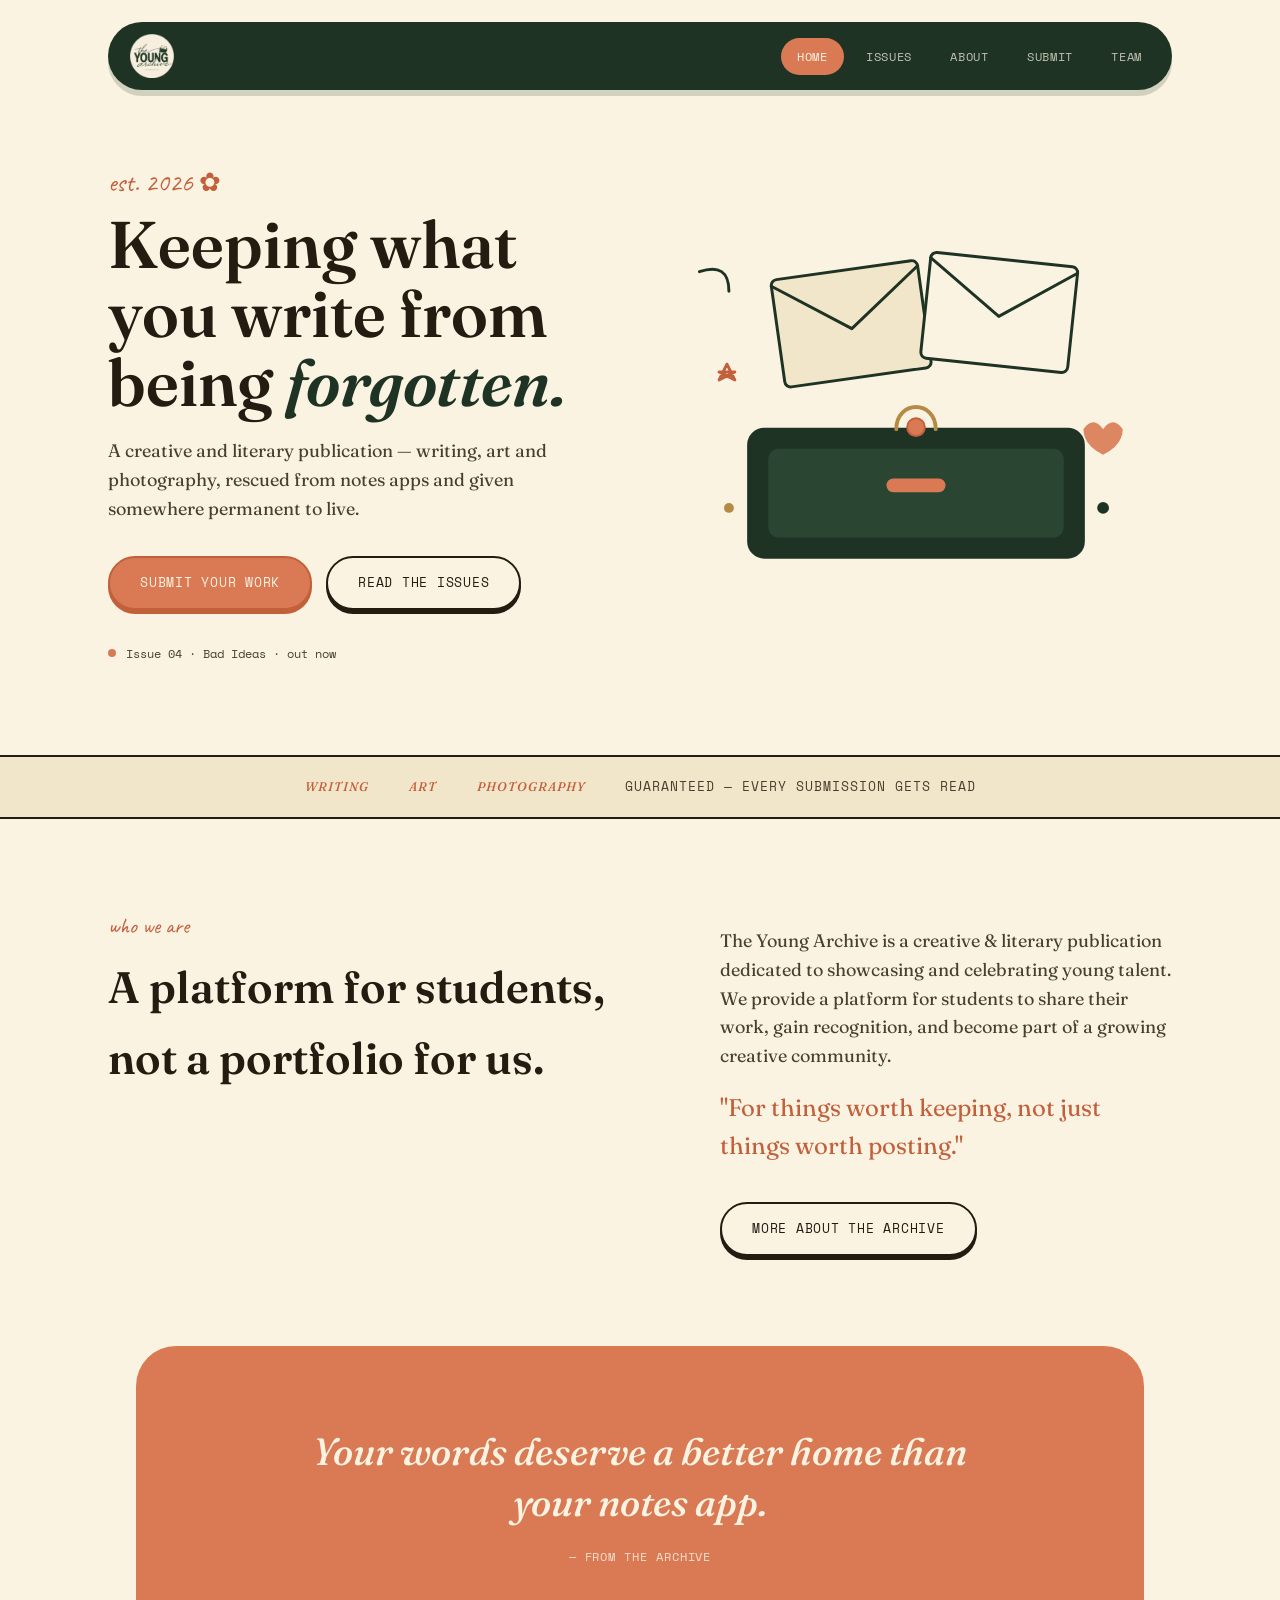
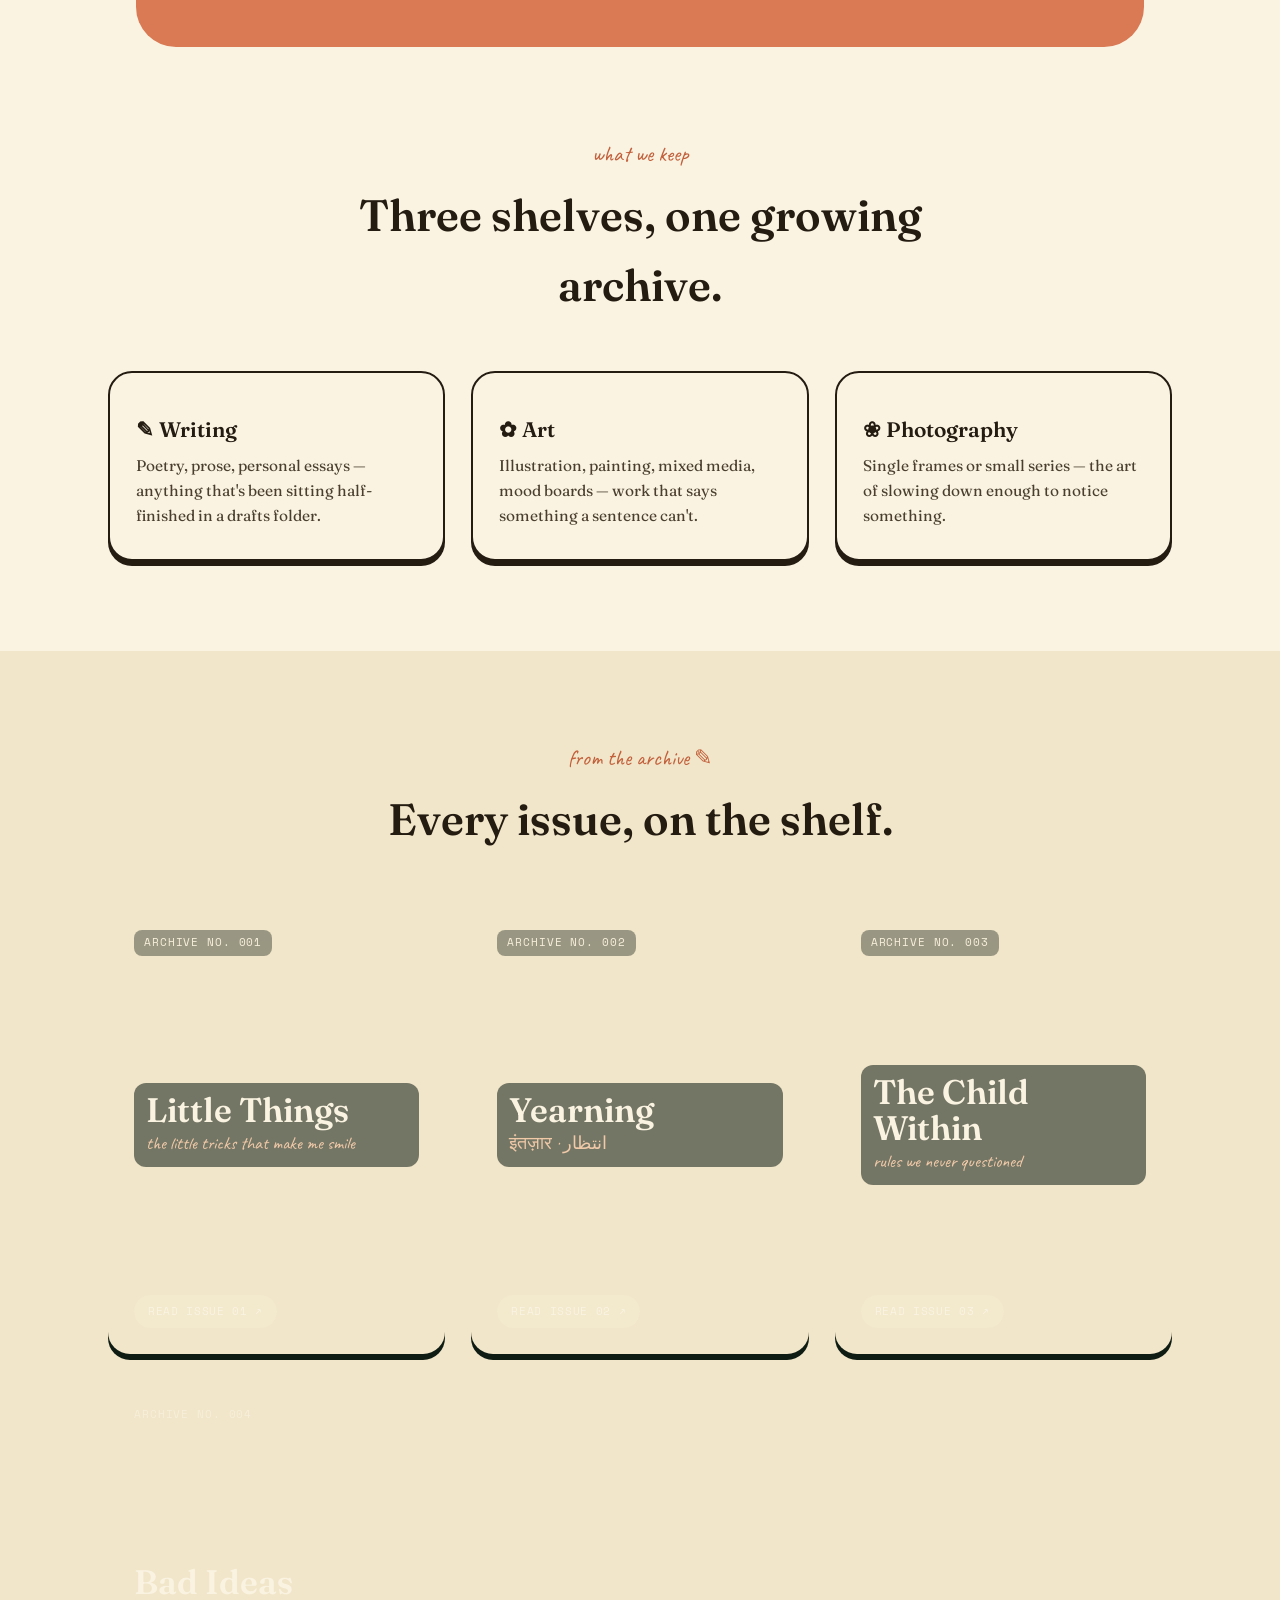
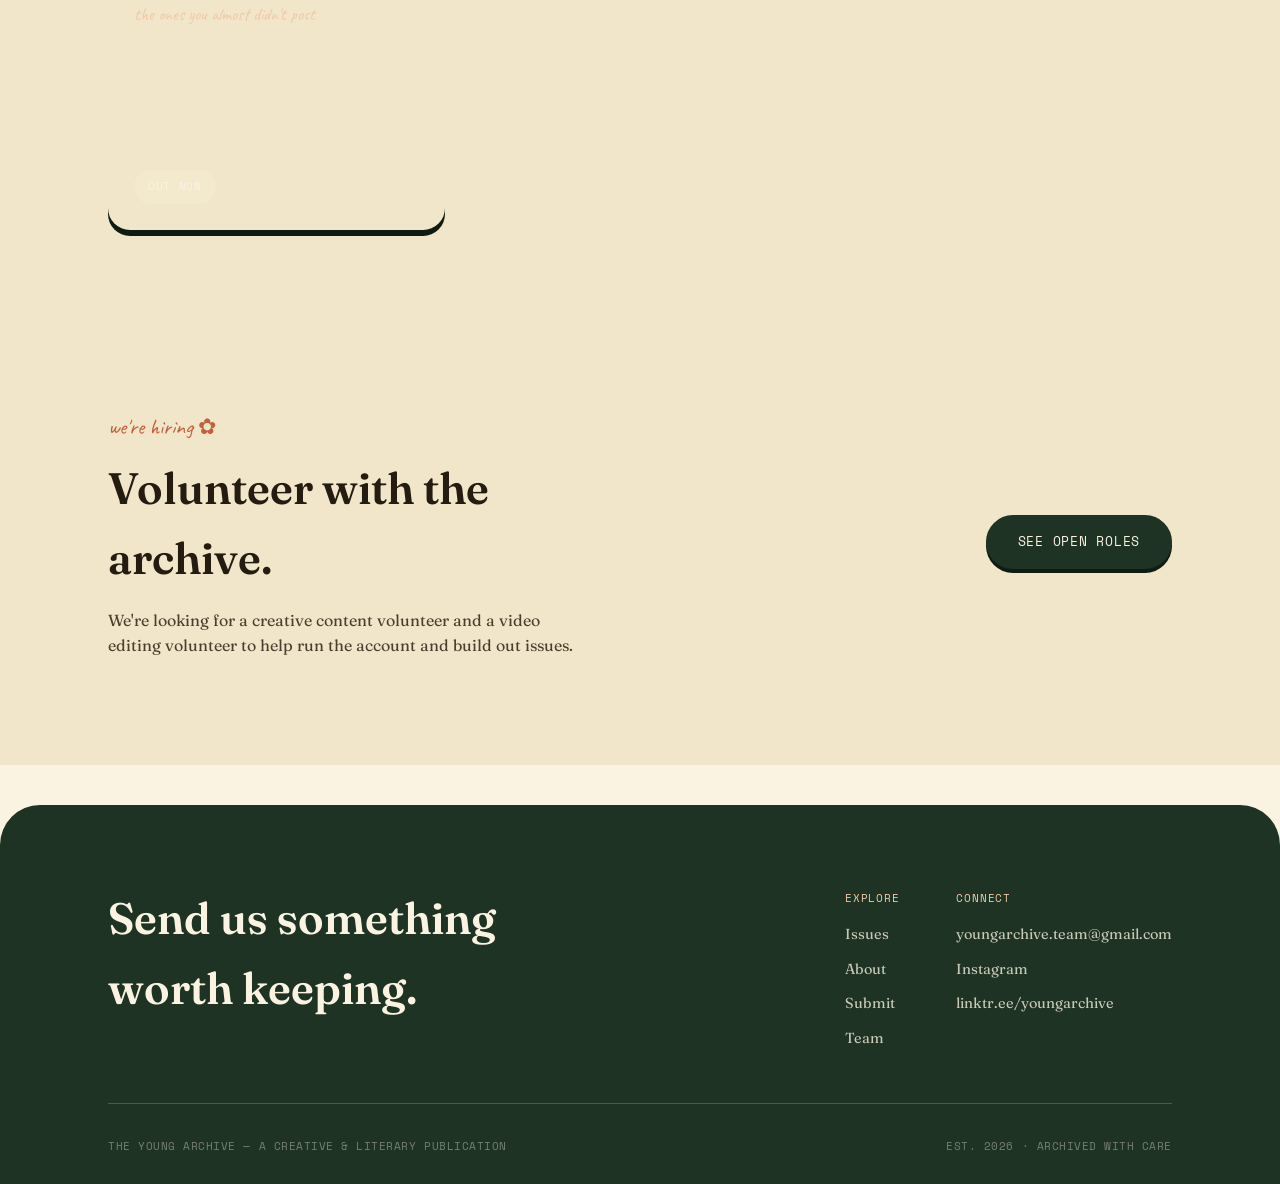
==== commit 1e67f593: "fixes" ====
--- a/index.html
+++ b/index.html
@@ -34,7 +34,7 @@
         <a href="submit.html" class="btn coral">Submit your work</a>
         <a href="issues.html" class="btn">Read the issues</a>
       </div>
-      <div class="stamp-note"><span class="dot"></span>Issue 03 · The Child Within · out now</div>
+      <div class="stamp-note"><span class="dot"></span>Issue 04 · Bad Ideas · out now</div>
     </div>
 
     <div class="illus-wrap">
@@ -103,32 +103,6 @@
   </div>
 </section>
 
-<section class="section deep reveal">
-  <div class="wrap">
-    <div class="section-head">
-      <span class="eyebrow">just archived ✎</span>
-      <h2>Issue 03 — The Child Within</h2>
-    </div>
-    <div class="two-col" style="align-items:center;">
-      <div class="case-box">
-        <span class="tab">now published</span>
-        <span class="eyebrow" style="font-size:19px;">missed call from your childhood</span>
-        <h3 style="font-size:clamp(24px,3.5vw,32px);">Answer when you're ready.</h3>
-        <p>A collection of memories, innocence, and the parts of us that never really grew up — plus a look back at <em>The Childhood Rulebook</em>, the rules we never questioned.</p>
-      </div>
-      <div>
-        <p style="font-size:18px;">Issue 03 is out now — personal essays, poetry, short fiction, art and photography built around one theme: the child you still carry.</p>
-        <div class="tag-row" style="margin: 22px 0;">
-          <span class="tag">Writing</span>
-          <span class="tag">Art</span>
-          <span class="tag">Photography</span>
-        </div>
-        <a href="https://heyzine.com/flip-book/68482ae753.html" target="_blank" rel="noopener" class="btn coral">Read Issue 03 ↗</a>
-      </div>
-    </div>
-  </div>
-</section>
-
 <section class="wrap reveal">
   <div class="pull-quote">
     <blockquote>Your words deserve a better home than your notes app.</blockquote>
@@ -181,6 +155,14 @@
         </div>
         <span class="read-tag">Read Issue 03 ↗</span>
       </a>
+      <div class="cover-tile c4">
+        <span class="arch-no">Archive No. 004</span>
+        <div>
+          <div class="cover-title">Bad Ideas</div>
+          <div class="cover-theme">the ones you almost didn't post</div>
+        </div>
+        <span class="read-tag">Out now</span>
+      </div>
     </div>
   </div>
 </section>
